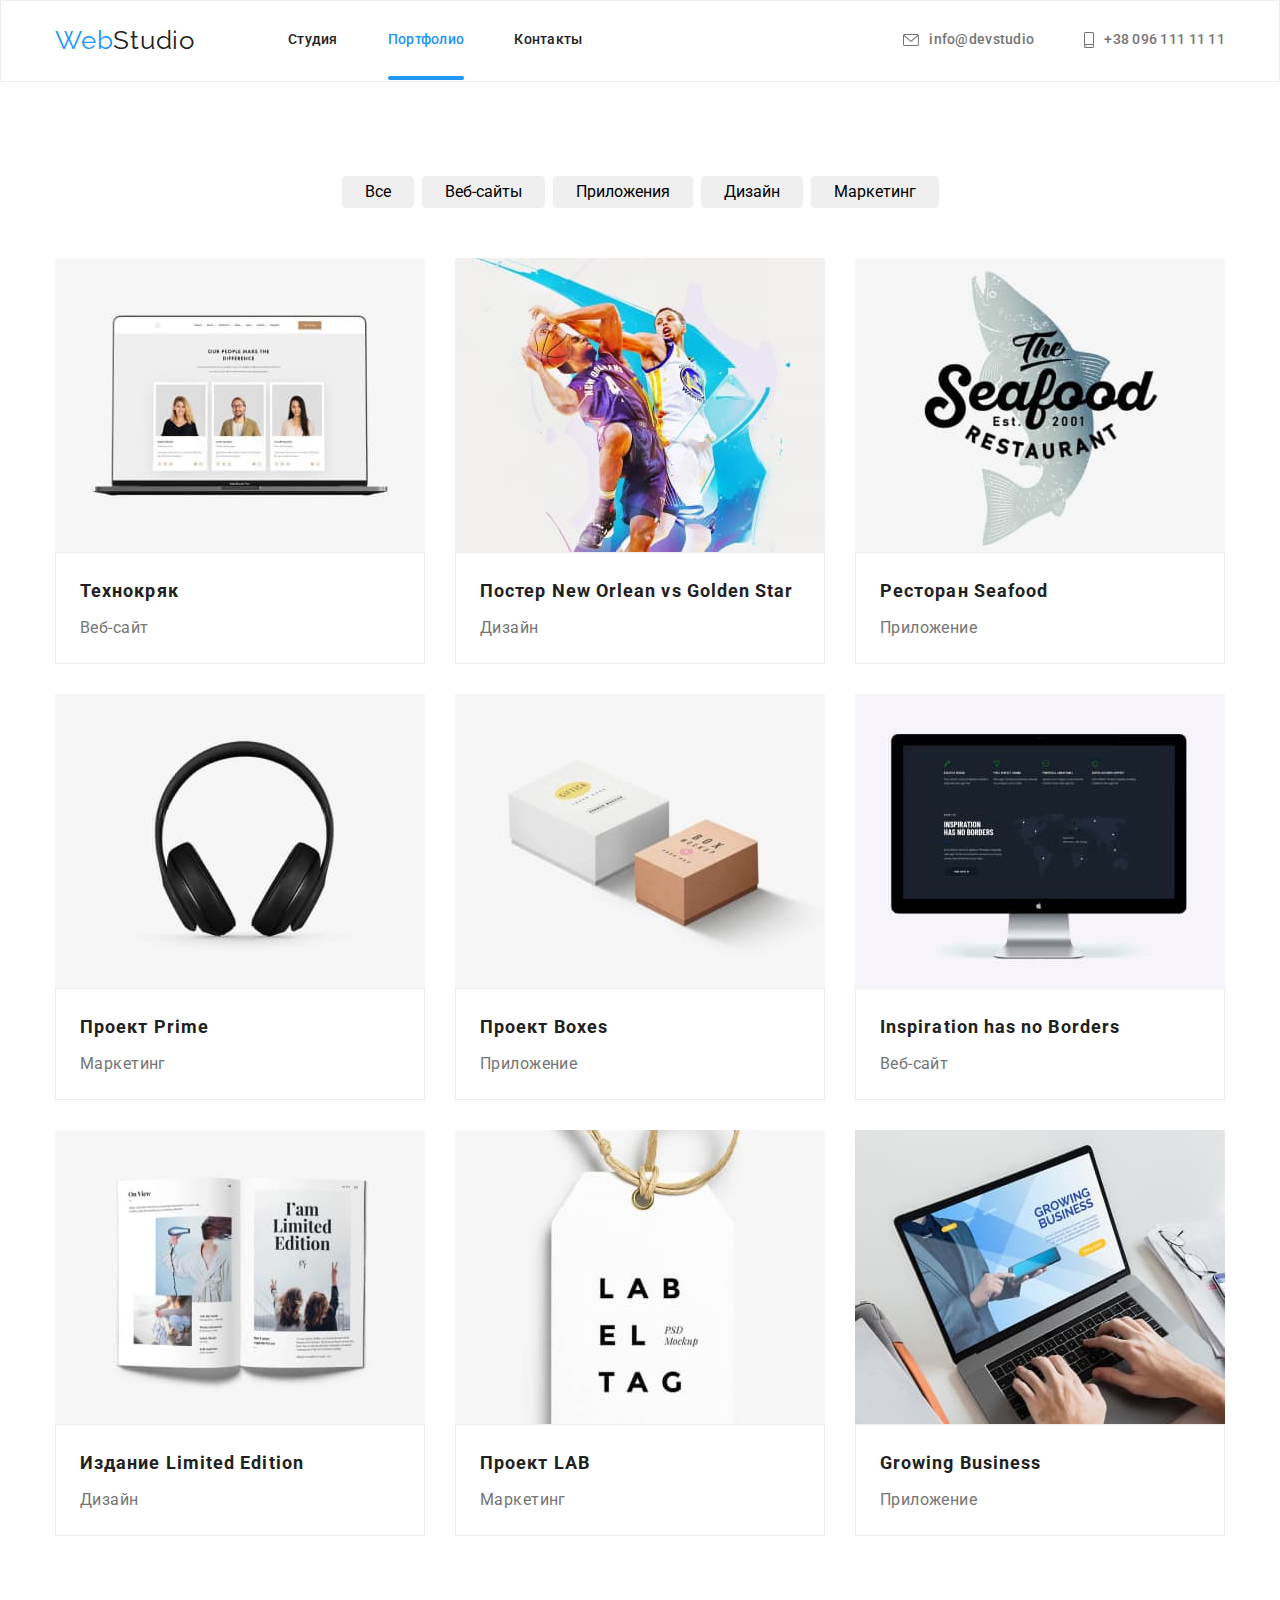
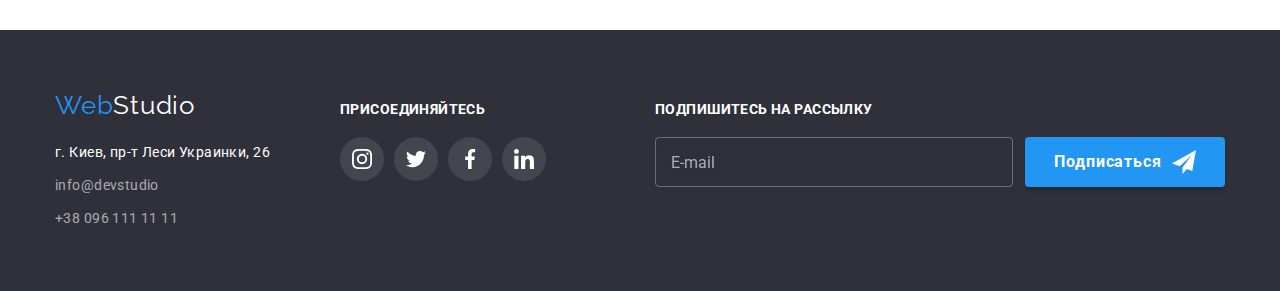
==== portfolio.html @ 0eea39c2 "clon repositori 6" ====
<!DOCTYPE html>
<html lang="ru">

<head>
  <meta charset="UTF-8" />
  <meta http-equiv="X-UA-Compatible" content="IE=edge" />
  <meta name="viewport" content="width=device-width, initial-scale=1.0" />
  <link rel="preconnect" href="https://fonts.gstatic.com">
  <link href="https://fonts.googleapis.com/css2?family=Raleway:wght@700&family=Roboto:wght@400;500;700;900&display=swap"
    rel="stylesheet">
  <link rel="stylesheet" href="https://cdnjs.cloudflare.com/ajax/libs/modern-normalize/1.0.0/modern-normalize.css">
  <link rel="stylesheet" href="./css/styles.css">
  <title>Document</title>
</head>

<body>
  <header class="header">
    <div class="container">
      <a href="./index.html" class="link logo logo-marg"><span class="logo-header">Web</span>Studio</a>
      <nav class="text-nav">
        <ul class="menu list">
          <li class="menu-item"><a href="./index.html" class="link">Студия</a></li>
          <li class="menu-item"><a href="./portfolio.html" class="link accent-pege link-line">Портфолио</a></li>
          <li class="menu-item"><a href="" class="link">Контакты</a></li>
        </ul>
      </nav>

      <ul class="menu list contacts-marg">
        <li class="kontakt-marg">
          <a class="link text-nav contacts" href="mailto:info@devstudio">
            <svg class="address-icon" width="16" height="12">
              <use href="./imeges/icons.svg#icon-envelope"></use>
            </svg>info@devstudio</a></li>
        <li class="kontakt-marg"><a class="link text-nav contacts" href="tel:+380961111111">
            <svg class="address-icon" width="10" height="16">
              <use href="./imeges/icons.svg#icon-smartphone"></use>
            </svg>+38 096 111 11 11</a></li>
      </ul>
    </div>
  </header>

  <!--секцыя шапка-->
  <main>
    <section class="section section-filtr">
      <div class="container">
        <h1 class="visually-hidden">навігація</h1>
        <ul class="location-text list menu">
          <li class="btn-filtr"><button class="button" type="button">Все</a></button>
          <li class="btn-filtr"><button class="button" type="button">Веб-сайты</a></button>
          <li class="btn-filtr"><button class="button" type="button">Приложения</a></button>
          <li class="btn-filtr"><button class="button" type="button">Дизайн</a></button>
          <li class="btn-filtr"><button class="button" type="button">Маркетинг</a></button>
        </ul>

        <h2 class="visually-hidden">портфоліо</h2>
        <ul class="list card-set">

          <li class="item portfolio-item">
            <a href="" class="text-cl-portfolio">
              <div class="img-grup">
                <img src="./imeges/img-portfolio/tehnokryik.jpg" alt="Технокряк" width="370" height="294" />
                
                  <p class="text-overlay">Технокряк это современная площадка распространения коронавируса. Компании используют эту платформу
                    для цифрового шпионажа и атак на защищённые сервера конкурентов.</p>
                </div>
              <div class="img-text">
                <h3 class="title-portfolio">Технокряк</h3>
                <p class="text-portfolio">Веб-сайт</p>
              </div>
            </a>
          </li>
          <li class="item portfolio-item">
            <a href="" class="text-cl-portfolio">
              <div class="img-grup">
              <img src="./imeges/img-portfolio/new-orlean.jpg"
                alt="Постер New Orlean vs Golden Star" width="370" height="294" />
                <p class="text-overlay">Технокряк это современная площадка распространения коронавируса. Компании используют эту платформу
                    для цифрового шпионажа и атак на защищённые сервера конкурентов.</p></div>
              <div class="img-text">
                <h3 class="title-portfolio">Постер New Orlean vs Golden Star</h3>
                <p class="text-portfolio">Дизайн</p>
              </div>
            </a>
          </li>
          <li class="item portfolio-item">
            <a href="" class="text-cl-portfolio">
              <div class="img-grup">
              <img src="./imeges/img-portfolio/seafood.jpg" alt="Ресторан Seafood"
                width="370" height="294" />
                <p class="text-overlay">Технокряк это современная площадка распространения коронавируса. Компании используют эту платформу
                    для цифрового шпионажа и атак на защищённые сервера конкурентов.</p></div>
              <div class="img-text">
                <h3 class="title-portfolio">Ресторан Seafood</h3>
                <p class="text-portfolio">Приложение</p>
              </div>
            </a>
          </li>
          <li class="item portfolio-item">
            <a href="" class="text-cl-portfolio">
              <div class="img-grup">
              <img src="./imeges/img-portfolio/prime.jpg" alt="Проект Prime"
                width="370" height="294" />
                <p class="text-overlay">Технокряк это современная площадка распространения коронавируса. Компании используют эту платформу
                    для цифрового шпионажа и атак на защищённые сервера конкурентов.</p></div>
              <div class="img-text">
                <h3 class="title-portfolio">Проект Prime</h3>
                <p class="text-portfolio">Маркетинг</p>
              </div>
            </a>
          </li>
          <li class="item portfolio-item">
            <a href="" class="text-cl-portfolio">
              <div class="img-grup">
              <img src="./imeges/img-portfolio/boxes.jpg" alt="Проект Boxes"
                width="370" height="294" />
                <p class="text-overlay">Технокряк это современная площадка распространения коронавируса. Компании используют эту платформу
                    для цифрового шпионажа и атак на защищённые сервера конкурентов.</p></div>
              <div class="img-text">
                <h3 class="title-portfolio">Проект Boxes</h3>
                <p class="text-portfolio">Приложение</p>
              </div>
            </a>
          </li>
          <li class="item portfolio-item">
            <a href="" class="text-cl-portfolio">
              <div class="img-grup">
              <img src="./imeges/img-portfolio/borders.jpg"
                alt="Inspiration has no Borders" width="370" height="294" />
                <p class="text-overlay">Технокряк это современная площадка распространения коронавируса. Компании используют эту платформу
                    для цифрового шпионажа и атак на защищённые сервера конкурентов.</p></div>
              <div class="img-text">
                <h3 class="title-portfolio">Inspiration has no Borders</h3>
                <p class="text-portfolio">Веб-сайт</p>
              </div>
            </a>
          </li>
          <li class="item portfolio-item">
            <a href="" class="text-cl-portfolio">
              <div class="img-grup">
              <img src="./imeges/img-portfolio/limited.jpg"
                alt="Издание Limited Edition" width="370" height="294" />
                <p class="text-overlay">Технокряк это современная площадка распространения коронавируса. Компании используют эту платформу
                    для цифрового шпионажа и атак на защищённые сервера конкурентов.</p></div>
              <div class="img-text">
                <h3 class="title-portfolio">Издание Limited Edition</h3>
                <p class="text-portfolio">Дизайн</p>
              </div>
            </a>
          </li>
          <li class="item portfolio-item">
            <a href="" class="text-cl-portfolio">
              <div class="img-grup">
              <img src="./imeges/img-portfolio/lab.jpg" alt="Проект LAB" width="370"
                height="294" />
                <p class="text-overlay">Технокряк это современная площадка распространения коронавируса. Компании используют эту платформу
                    для цифрового шпионажа и атак на защищённые сервера конкурентов.</p></div>
              <div class="img-text">
                <h3 class="title-portfolio">Проект LAB</h3>
                <p class="text-portfolio">Маркетинг</p>
              </div>
            </a>
          </li>
          <li class="item portfolio-item">
            <a href="" class="text-cl-portfolio">
              <div class="img-grup">
              <img src="./imeges/img-portfolio/growing.jpg" alt="Growing Business"
                width="370" height="294" />
                <p class="text-overlay">Технокряк это современная площадка распространения коронавируса. Компании используют эту платформу
                    для цифрового шпионажа и атак на защищённые сервера конкурентов.</p></div>
              <div class="img-text">
                <h3 class="title-portfolio">Growing Business</h3>
                <p class="text-portfolio">Приложение</p>
              </div>
            </a>
          </li>
        </ul>
      </div>
    </section>
  </main>
  <!--футер-->

  <footer class="footer-bg">
    <div class="container footer-position">
      <div class="contakt-foter">
        <a href="./index.html" class="link logo logo-mb"><span class="logo-header">Web</span><span
            class="Studio-cl">Studio</span></a>
        <address class="address contacts-addres">
          <ul class="list">
            <li class="mb-street"><a class="link adreds-cl" href="https://goo.gl/maps/qqkzdERcKgFT37uT7" target="_blank"
                rel="noopener noreferrer">г. Киев, пр-т Леси Украинки, 26</a></li>
            <li class="mb-street"><a class="link contacts-cl" href="mailto:info@devstudio">info@devstudio</a></li>
            <li><a class="link contacts-cl" href="tel:+380961111111">+38 096 111 11 11</a></li>
          </ul>
        </address>
      </div>
      <div class="contakt-foter">
        <h2 class="title-section title-footer">присоединяйтесь</h2>

        <ul class="list socials-icon">
          <li class="socials-icon-item">
            <a href="" class="social-icon-link link-svg-cl">
              <svg class="socials-icon-svg contakt-svg-cl">
                <use href="./imeges/icons.svg#icon-instagram"></use>
              </svg>
            </a>
          </li>
          <li class="socials-icon-item">
            <a href="" class="social-icon-link link-svg-cl">
              <svg class="socials-icon-svg contakt-svg-cl">
                <use href="./imeges/icons.svg#icon-twitter"></use>
              </svg>
            </a>
          </li>
          <li class="socials-icon-item">
            <a href="" class="social-icon-link link-svg-cl">
              <svg class="socials-icon-svg contakt-svg-cl">
                <use href="./imeges/icons.svg#icon-facebook"></use>
              </svg>
            </a>
          </li>
          <li class="socials-icon-item">
            <a href="" class="social-icon-link link-svg-cl">
              <svg class="socials-icon-svg contakt-svg-cl">
                <use href="./imeges/icons.svg#icon-linkedin"></use>
              </svg>
            </a>
          </li>
        </ul>
      </div>
       <form class="form-footer">
        <label class="title-section title-footer label-footer" for="E-mail">Подпишитесь на рассылку</label>
        <div class="mail-form">
          <input type="text" name="E-mail" class="input-mail mg-form" placeholder="E-mail">
          <button class="btn mg-form">Подписаться<svg class="mail-svg">
              <use href="./imeges/icons.svg#icon-iconbutton"></use>
            </svg></button>
                </form>
    </div>
  </footer>
</body>

</html>
---- css/styles.css ----
:root {
    --mein-text-cl: #757575;
    --main-title-cl: #FFFFFF;
    --title-cl: #212121;
    --link-cl: #2196F3;

    --main-text-cl: 'Roboto', sans-serif;
    --title-text-cl: 'Raleway', sans-serif;

    --blak-bg: #2F303A;
    --gray-bg: #F5F4FA;
    --bg: #E5E5E5;
    --border: #EEEEEE;
    --icon-svg-cl: #AFB1B8;
}

html,
* {
    box-sizing: border-box;
}

*,
*::before,
*::after {
    box-sizing: inherit;
}



body {
    background-image: url(./imeges/fon.jpg);
    font-family: var(--main-text-cl);
    font-size: 14px;
    line-height: 1.71;
    letter-spacing: 0.03em;
    color: var(--mein-text-cl)
}

h1,
h2,
h3,
p {
    margin-top: 0;
}

p {
    margin-top: 0;
    margin-bottom: 0;
}

img {
    display: block;
    max-width: 100%;
    height: auto;
}

.container {
    width: 1200px;
    padding-left: 15px;
    padding-right: 15px;
    margin-left: auto;
    margin-right: auto;
}

.img-section {
    padding-bottom: 94px;
}

.parent {
    position: relative;
    max-width: 370px;
    height: 294px;
}

.box {
    display: flex;
    background: rgba(47, 48, 58, 0.8);
    width: 370px;
    height: 70px;
    position: absolute;
    bottom: 0;
    left: 0;
    align-items: center;
    justify-content: center;
}

.text-label {
    font-weight: bold;
    font-size: 14px;
    line-height: 1.14;
    text-align: center;
    text-transform: uppercase;
    color: var(--main-title-cl);
    margin-bottom: 0;
}

.section {
    padding-top: 94px;
    padding-bottom: 94px;
}

.header {
    border: 1px solid #ECECEC;
    padding-top: 24px;
    padding-bottom: 25px;
}

.header .container {
    display: flex;
    align-items: center;
}

.link {
    color: var(--title-cl);
    text-decoration: none;
    position: relative;
    transition: color 250ms cubic-bezier(0.4, 0, 0.2, 1);
}

.link-line::after {
    content: '';
    position: absolute;
    left: 0;
    bottom: -33px;

    width: 100%;
    height: 4px;
    border-radius: 2px;
    background-color: var(--link-cl);
}


.link:hover,
.link:focus {
    color: var(--link-cl);
}

.text-cl-portfolio {
    display: block;
    color: var(--mein-text-cl);
    text-decoration: none;
    transition: box-shadow 250ms cubic-bezier(0.4, 0, 0.2, 1);
}

.text-cl-portfolio:hover,
.text-cl-portfolio:focus {
    box-shadow: 0px 1px 1px rgba(0, 0, 0, 0.12),
        0px 4px 4px rgba(0, 0, 0, 0.06),
        1px 4px 6px rgba(0, 0, 0, 0.16);
}

.img-grup {
    font-size: 18px;
    line-height: 1.56;
    color: #FFFFFF;
    position: relative;
    overflow: hidden;
}

.img-grup::before {
    display: inline-block;
    content: '';
    position: absolute;
    top: 0;
    left: 0;
    width: 100%;
    height: 100%;
    background-color: rgba(33, 150, 243, 0.9);
    transform: translateY(294px);
    transition: transform 250ms cubic-bezier(0.4, 0, 0.2, 1);
}

.text-cl-portfolio:hover .img-grup::before,
.text-cl-portfolio:focus .img-grup::before {
    transform: translateY(0);
}

.text-overlay {
    position: absolute;
    display: flex;
    top: 0;
    left: 0;
    padding: 63px 24px;
    transform: translateY(294px);
    transition: transform 250ms cubic-bezier(0.4, 0, 0.2, 1);
}

.text-cl-portfolio:hover .text-overlay,
.text-cl-portfolio:focus .text-overlay {
    transform: translateY(0);
}

.logo {
    font-family: var(--title-text-cl);
    font-size: 26px;
    line-height: 1.19;
    letter-spacing: 0.03em;
}

.logo-marg {
    margin-right: 93px;
}

.address-icon {
    margin-right: 10px;
    fill: currentColor;
}

.visually-hidden {
    position: absolute;
    width: 1px;
    height: 1px;
    border: 0;
    margin: -1px;
    padding: 0;
    clip: rect(0 0 0 0);
    overflow: hidden;
}

.logo-header {
    color: var(--link-cl);
}

.list {
    margin: 0;
    padding-left: 0;
    list-style: none;
}

.menu {
    display: inline-flex;
}

.menu-item:not(:last-child) {
    margin-right: 50px;
}

.address {
    font-style: inherit;
}

.text-nav {
    font-weight: 500;
    font-size: 14px;
    line-height: 1.14;
    letter-spacing: 0.02em;
    color: var(--title-cl);
}

.accent-pege {
    color: var(--link-cl);
}

.contacts {
    display: flex;
    align-items: center;
    color: var(--mein-text-cl);
}

.contacts-marg {
    margin-left: auto;
}

.kontakt-marg:not(:last-child) {
    margin-right: 50px;
}

.section-cap {
    background-image: url(../imeges/fon.jpg);
    background-repeat: no-repeat;
    background-position: center;
    background-size: cover;
}

.cap {
    width: 100%;
    padding-top: 200px;
    padding-bottom: 200px;
    text-align: center;
    background-color: rgba(47, 48, 58, 0.4);
}

.main-title {
    font-weight: 900;
    font-size: 44px;
    line-height: 1.36;
    letter-spacing: 0.06em;
    text-transform: uppercase;
    color: var(--main-title-cl);
    max-width: 696px;
    margin-left: auto;
    margin-right: auto;
    margin-bottom: 40px;
}

.btn {
    min-width: 200px;
    min-height: 50px;
    font-weight: bold;
    font-size: 16px;
    line-height: 1.87;
    letter-spacing: 0.06em;
    color: var(--main-title-cl);
    background-color: var(--link-cl);
    box-shadow: 0px 4px 4px rgba(0, 0, 0, 0.15);
    border-radius: 4px;
}

/*модальне вікно*/

.backdrop {
    position: fixed;
    z-index: 1;
    top: 0;
    left: 0;
    width: 100%;
    height: 100%;
    background: rgba(0, 0, 0, 0.2);
    transition: opacity 250ms cubic-bezier(0.4, 0, 0.2, 1);
}

.backdrop.is-hidden {
    opacity: 0;
    pointer-events: none;
}

.backdrop.is-hidden .modal {
    transform: translate(-50%, -50%) scale(0.1);
}

.modal {
    padding: 40px 39px 40px 41px;
    position: absolute;
    top: 50%;
    left: 50%;
    min-height: 581px;
    min-width: 528px;
    border-radius: 4px;
    box-shadow: 0px 1px 3px rgba(0, 0, 0, 0.12),
        0px 1px 1px rgba(0, 0, 0, 0.14),
        0px 2px 1px rgba(0, 0, 0, 0.2);


    background-color: #fff;

    transform: translate(-50%, -50%) scale(1);

    transition: transform 250ms cubic-bezier(0.4, 0, 0.2, 1);
}

.modal-close {
    position: absolute;
    top: 8px;
    right: 8px;
    width: 30px;
    height: 30px;
    background: var(--main-title-cl);
    border: 1px solid rgba(0, 0, 0, 0.1);
    box-sizing: border-box;
    border-radius: 50%;
    cursor: pointer;
}

.close-icon {
    fill: #000;
    width: 11px;
    height: 11px;
}

.modal-close:hover .close-icon,
.modal-close:focus .close-icon {
    fill: var(--link-cl);
}

.modal-text {
    font-weight: bold;
    font-size: 20px;
    line-height: 1.15;
    text-align: center;
    letter-spacing: 0.03em;
    color: var(--title-cl);
    margin-bottom: 12px;
}

.form-modal {
    display: flex;
    flex-direction: column;
}

.modal-label {
    margin-bottom: 4px;
    font-size: 12px;
    line-height: 1.16;
    letter-spacing: 0.01em;
    color: var(--mein-text-cl);
}

.modal-input-div {
    position: relative;
    margin-bottom: 10px;
}

.modal-input {
    width: 100%;
    border: 1px solid rgba(33, 33, 33, 0.2);
    box-sizing: border-box;
    border-radius: 4px;
    padding: 12px 12px 12px 42px;
    outline: none;
    transition: border 250ms cubic-bezier(0.4, 0, 0.2, 1);
}

.modal-input:focus {
    border: 1px solid var(--link-cl);
}

.modal-input:focus+.modai-icon {
    fill: var(--link-cl);
}

.modai-icon {
    position: absolute;
    top: 50%;
    left: 15px;
    transform: translateY(-50%);
    transition: fill 250ms cubic-bezier(0.4, 0, 0.2, 1);
}

.modal-textarea {
    width: 100%;
    height: 120px;
    padding: 12px 16px;
    resize: none;
    margin-bottom: 20px;
}

.modal-textarea::placeholder {
    font-size: 14px;
    line-height: 1, 14;
    letter-spacing: 0.01em;
    color: rgba(117, 117, 117, 0.5);
}

.modal-btn {
    margin-right: auto;
    margin-left: auto;
    border: 0;
}

.label-check {
    display: flex;
    justify-content: center;
    align-items: center;
    margin-bottom: 30px;
    font-size: 14px;
    line-height: 1.71;
    color: var(--mein-text-cl);
}

.checkbox-link {
    margin-left: 4px;
    color: var(--link-cl);
}

.input-check {
    -webkit-appearance: none;
    -moz-appearance: none;
    appearance: none;
    position: absolute;
}

.input-check:checked+.check-box {
    background-color: var(--link-cl);
    background-image: url(../imeges/check.svg);
}

.input-check:checked:focus+.check-box {
    border: 2px solid var(--link-cl);
}

.input-check:focus+.check-box {
    border: 2px solid var(--link-cl);
}

.check-box {
    position: relative;
    display: inline-block;
    width: 16px;
    height: 15px;
    margin-right: 7px;
    background-color: var(--main-title-cl);
    border: 2px solid var(--title-cl);
    border-radius: 2px;
    transition: background-color 250ms cubic-bezier(0.4, 0, 0.2, 1),
        border 250ms cubic-bezier(0.4, 0, 0.2, 1),
        background-image 250ms cubic-bezier(0.4, 0, 0.2, 1);
}


.modal-submit-btn {
    margin-right: auto;
    margin-left: auto;
}

/*закінчення модального вікна*/
.team {
    background-color: var(--gray-bg);
}

.title-section {
    margin-bottom: 50px;
    font-weight: bold;
    font-size: 36px;
    line-height: 1.16;
    text-align: center;
    color: var(--title-cl);
}

.item {
    margin-left: 30px;
    margin-top: 30px;
}

.card-set {
    display: flex;
    flex-wrap: wrap;
    margin-left: -30px;
    margin-top: -30px;
}

.feature-item {
    flex-basis: calc((100% - 4 * 30px) / 4);
    text-align: left;
}

.feature-svg {
    width: 270px;
    height: 120px;
    display: flex;
    align-items: center;
    justify-content: center;
    border: 1px;
    background-color: var(--gray-bg);
    border-radius: 4px;
    margin-bottom: 30px;
}

.feature-icon-svg {
    width: 65px;
    height: 70px;
    fill: var(--title-cl);
    border-radius: 4px;
}

.work-item {
    flex-basis: calc((100% - 3 * 30px) / 3);
    background: url(creative-artist-web-design-with-working-colour-selection-graphic-tablet_35674-1119.jpg);
}

.portfolio-item {
    flex-basis: calc((100% - 3 * 30px) / 3);
    background: var(--main-title-cl);
    box-sizing: border-box;
}


.team-item {
    flex-basis: calc((100% - 4 * 30px) / 4);
    text-align: center;
    background-color: var(--main-title-cl);
    border-radius: 0px 0px 4px 4px;
    box-shadow: 0px 1px 3px rgba(0, 0, 0, 0.12),
        0px 1px 1px rgba(0, 0, 0, 0.14),
        0px 2px 1px rgba(0, 0, 0, 0.2);
}

.expert {
    padding-top: 30px;
    padding-bottom: 30px;
}

.title-text {
    font-weight: 500;
    font-size: 16px;
    line-height: 1.18;
    text-transform: uppercase;
    color: var(--title-cl);
    margin-bottom: 10px;
}

.text-team-card {
    font-size: 16px;
    line-height: 1.18;
    margin-bottom: 16px;
}

.socials-icon {
    display: inline-flex;

}

.socials-icon-item:not(:last-child) {
    margin-right: 10px;
}

.socials-icon-svg {
    width: 20px;
    height: 20px;
    fill: var(--icon-svg-cl);
    transition: fill 250ms cubic-bezier(0.4, 0, 0.2, 1);
}

.social-icon-link {
    display: flex;
    align-items: center;
    justify-content: center;
    width: 44px;
    height: 44px;
    border-radius: 50%;
    background-color: var(--main-title-cl);
    transition: background-color 250ms cubic-bezier(0.4, 0, 0.2, 1);
}

.social-icon-link:hover .socials-icon-svg,
.social-icon-link:focus .socials-icon-svg {
    fill: var(--main-title-cl);
}

.social-icon-link:hover,
.social-icon-link:focus {
    background-color: var(--link-cl);
}

.footer-bg {
    background-color: var(--blak-bg);
}

.footer-position {
    padding-top: 60px;
    padding-bottom: 60px;
    display: inline-flex;
    display: flex;
    align-items: baseline;
}

.link-svg-cl {
    background-color: rgba(255, 255, 255, 0.1);
}


.contakt-svg-cl {
    fill: var(--main-title-cl);
}

.title-footer {
    font-size: 14px;
    line-height: 16px;
    text-transform: uppercase;
    color: var(--main-title-cl);
    margin-bottom: 20px;
    text-align: left;
}


.contakt-foter:not(:last-child) {
    margin-right: 70px;
}



.Studio-cl {
    color: var(--main-title-cl)
}

.logo-mb {
    display: block;
    margin-bottom: 20px;
}

.adreds-cl {
    color: var(--main-title-cl);
}

.mb-street {
    margin-bottom: 9px;
}

.contacts-cl {
    color: rgba(255, 255, 255, 0.6);
}

.btn-filtr {
    font-weight: 500;
    font-size: 16px;
    line-height: 1.62;
    text-align: center;
    color: var(--title-cl);
    border: 1px solid var(--border);
    box-sizing: border-box;
    background: var(--gray-bg);
    border-radius: 4px;
}

.location-text {
    justify-content: center;
    width: 100%;
    margin-bottom: 50px;
}

.button {
    padding: 6px 22px;
    border: transparent;
    transition: background-color 250ms cubic-bezier(0.4, 0, 0.2, 1),
        color 250ms cubic-bezier(0.4, 0, 0.2, 1),
        box-shadow 250ms cubic-bezier(0.4, 0, 0.2, 1);
}

.button:hover,
.button:focus {
    color: var(--main-title-cl);
    cursor: pointer;
    background: var(--link-cl);
    box-shadow: 0px 3px 1px rgba(0, 0, 0, 0.1),
        0px 1px 2px rgba(0, 0, 0, 0.08),
        0px 2px 2px rgba(0, 0, 0, 0.12);
}

.section-filtr {
    margin-left: auto;
    margin-right: auto;
}

.btn-filtr:not(:last-child) {
    margin-right: 8px;
}

.container-filter {
    margin-left: auto;
    margin-right: auto;
    padding-left: auto;
    padding-right: auto;
}

.title-portfolio {
    font-weight: bold;
    font-size: 18px;
    line-height: 2;
    letter-spacing: 0.06em;
    color: var(--title-cl);
    margin-bottom: 4px;
}

.img-text {
    padding: 20px 24px;
    border: 1px solid #EEEEEE;
}

.text-portfolio {
    font-size: 16px;
    line-height: 1.87;
}

.client-icon-item:not(:last-child) {
    margin-right: 30px;
}

.client-icon-svg {
    width: 106px;
    height: 60px;
    fill: var(--icon-svg-cl);
    transition: fill 250ms cubic-bezier(0.4, 0, 0.2, 1);
}

.client-icon-link {
    display: flex;
    align-items: center;
    justify-content: center;
    width: 170px;
    height: 92px;
    border: 1px;
    background-color: var(--main-title-cl);
    border: 1px solid var(--icon-svg-cl);
    border-radius: 4px;
    transition: border 250ms cubic-bezier(0.4, 0, 0.2, 1);
}

.client-icon-link:hover .client-icon-svg,
.client-icon-link:focus .client-icon-svg {
    fill: var(--link-cl);
}

.client-icon-link:hover,
.client-icon-link:focus {
    border-color: var(--link-cl);
}

.mail-form {
    display: flex;
    align-items: center;
}

.form-footer {
    min-width: 570px;
    margin-left: auto;
}

.label-footer {
    display: block;
    margin-bottom: 20px;
}

.mg-form {
    display: flex;
    align-items: center;
    justify-content: center;
    border: 0;
}

.mg-form:not(:last-child) {
    margin-right: 12px;
}

.input-mail {
    width: 358px;
    height: 50px;
    border: 1px solid rgba(255, 255, 255, 0.3);
    box-sizing: border-box;
    filter: drop-shadow(0px 4px 4px rgba(0, 0, 0, 0.15));
    border-radius: 4px;
    background-color: transparent;
    outline: 0;

    font-size: 16px;
    line-height: 1.25px;
    color: rgba(255, 255, 255, 0.6);
    padding: 16px 15px;
}

.input-mail::placeholder {
    color: rgba(255, 255, 255, 0.6);
}

.mail-svg {
    width: 24px;
    height: 24px;
    margin-left: 10px;
    fill: var(--main-title-cl);
}
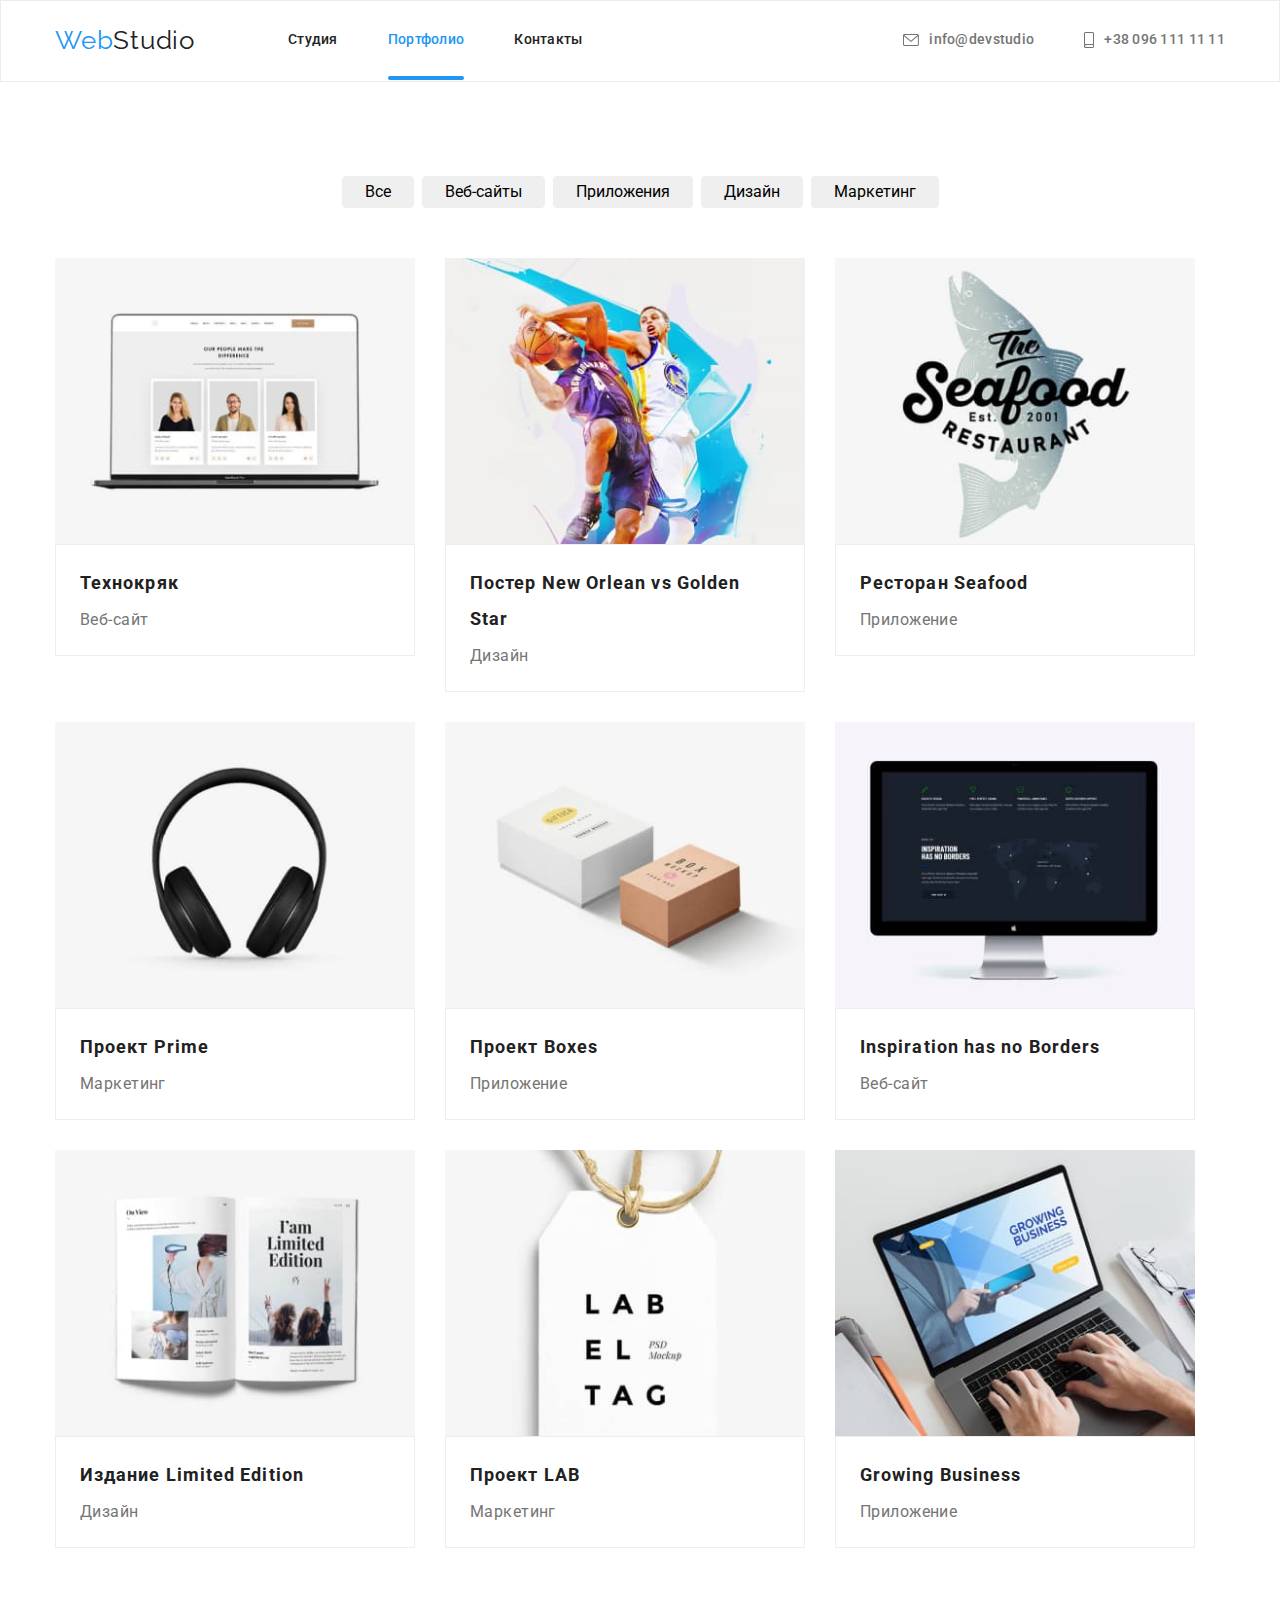
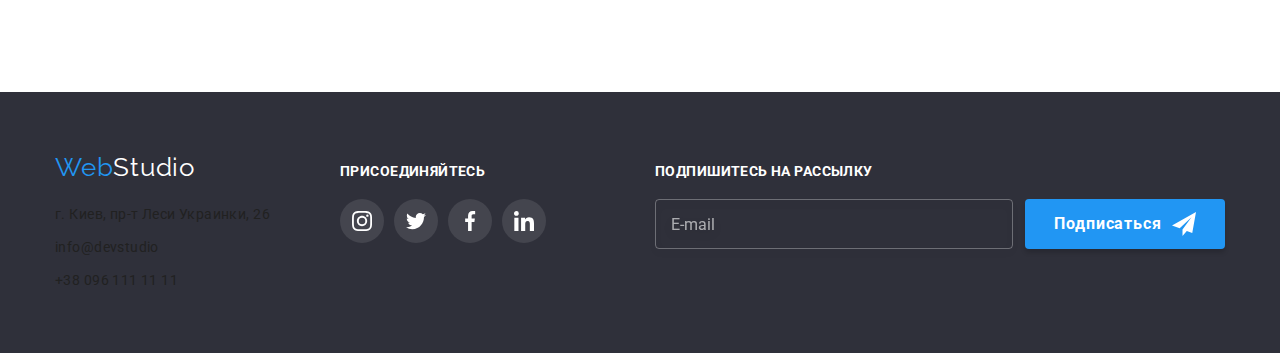
==== commit 0851325c: "виправлення" ====
--- a/portfolio.html
+++ b/portfolio.html
@@ -9,167 +9,185 @@
   <link href="https://fonts.googleapis.com/css2?family=Raleway:wght@700&family=Roboto:wght@400;500;700;900&display=swap"
     rel="stylesheet">
   <link rel="stylesheet" href="https://cdnjs.cloudflare.com/ajax/libs/modern-normalize/1.0.0/modern-normalize.css">
-  <link rel="stylesheet" href="./css/styles.css">
+  <link rel="stylesheet" href="./css/main.css">
   <title>Document</title>
 </head>
 
 <body>
-  <header class="header">
+   <header class="header">
     <div class="container">
-      <a href="./index.html" class="link logo logo-marg"><span class="logo-header">Web</span>Studio</a>
-      <nav class="text-nav">
-        <ul class="menu list">
-          <li class="menu-item"><a href="./index.html" class="link">Студия</a></li>
-          <li class="menu-item"><a href="./portfolio.html" class="link accent-pege link-line">Портфолио</a></li>
-          <li class="menu-item"><a href="" class="link">Контакты</a></li>
+      <a href="./index.html" class="link logo"><span class="logo__cl">Web</span>Studio</a>
+      <nav class="nav">
+        <ul class="nav__list">
+          <li class="nav__item">
+            <a href="./index.html" class="link ">Студия</a>
+          </li>
+          <li class="nav__item">
+            <a href="./portfolio.html" class="link nav__link-accent nav__link">Портфолио</a>
+          </li>
+          <li class="nav__item"><a href="" class="link">Контакты</a></li>
         </ul>
       </nav>
 
-      <ul class="menu list contacts-marg">
-        <li class="kontakt-marg">
-          <a class="link text-nav contacts" href="mailto:info@devstudio">
-            <svg class="address-icon" width="16" height="12">
+      <ul class="contacts">
+        <li class="contacts__item">
+          <a class="link contacts__link" href="mailto:info@devstudio">
+            <svg class="contacts__icon" width="16" height="12">
               <use href="./imeges/icons.svg#icon-envelope"></use>
-            </svg>info@devstudio</a></li>
-        <li class="kontakt-marg"><a class="link text-nav contacts" href="tel:+380961111111">
-            <svg class="address-icon" width="10" height="16">
+            </svg>info@devstudio</a>
+        </li>
+        <li class="contacts__item">
+          <a class="link contacts__link" href="tel:+380961111111">
+            <svg class="contacts__icon" width="10" height="16">
               <use href="./imeges/icons.svg#icon-smartphone"></use>
-            </svg>+38 096 111 11 11</a></li>
+            </svg>+38 096 111 11 11</a>
+        </li>
       </ul>
     </div>
   </header>
 
   <!--секцыя шапка-->
   <main>
-    <section class="section section-filtr">
+    <section class="portfolio">
       <div class="container">
         <h1 class="visually-hidden">навігація</h1>
-        <ul class="location-text list menu">
-          <li class="btn-filtr"><button class="button" type="button">Все</a></button>
-          <li class="btn-filtr"><button class="button" type="button">Веб-сайты</a></button>
-          <li class="btn-filtr"><button class="button" type="button">Приложения</a></button>
-          <li class="btn-filtr"><button class="button" type="button">Дизайн</a></button>
-          <li class="btn-filtr"><button class="button" type="button">Маркетинг</a></button>
+        <ul class="portfolio__list">
+          <li class="btn__filtr"><button class="button" type="button">Все</a></button>
+          <li class="btn__filtr"><button class="button" type="button">Веб-сайты</a></button>
+          <li class="btn__filtr"><button class="button" type="button">Приложения</a></button>
+          <li class="btn__filtr"><button class="button" type="button">Дизайн</a></button>
+          <li class="btn__filtr"><button class="button" type="button">Маркетинг</a></button>
         </ul>
 
         <h2 class="visually-hidden">портфоліо</h2>
-        <ul class="list card-set">
-
-          <li class="item portfolio-item">
-            <a href="" class="text-cl-portfolio">
-              <div class="img-grup">
+        <ul class="portfolio__card-set portfolio__list ">
+
+          <li class="portfolio__item">
+            <a href="" class="portfolio__link">
+              <div class="portfolio__icon">
                 <img src="./imeges/img-portfolio/tehnokryik.jpg" alt="Технокряк" width="370" height="294" />
-                
-                  <p class="text-overlay">Технокряк это современная площадка распространения коронавируса. Компании используют эту платформу
-                    для цифрового шпионажа и атак на защищённые сервера конкурентов.</p>
-                </div>
-              <div class="img-text">
-                <h3 class="title-portfolio">Технокряк</h3>
-                <p class="text-portfolio">Веб-сайт</p>
-              </div>
-            </a>
-          </li>
-          <li class="item portfolio-item">
-            <a href="" class="text-cl-portfolio">
-              <div class="img-grup">
-              <img src="./imeges/img-portfolio/new-orlean.jpg"
-                alt="Постер New Orlean vs Golden Star" width="370" height="294" />
-                <p class="text-overlay">Технокряк это современная площадка распространения коронавируса. Компании используют эту платформу
-                    для цифрового шпионажа и атак на защищённые сервера конкурентов.</p></div>
-              <div class="img-text">
-                <h3 class="title-portfolio">Постер New Orlean vs Golden Star</h3>
-                <p class="text-portfolio">Дизайн</p>
-              </div>
-            </a>
-          </li>
-          <li class="item portfolio-item">
-            <a href="" class="text-cl-portfolio">
-              <div class="img-grup">
-              <img src="./imeges/img-portfolio/seafood.jpg" alt="Ресторан Seafood"
-                width="370" height="294" />
-                <p class="text-overlay">Технокряк это современная площадка распространения коронавируса. Компании используют эту платформу
-                    для цифрового шпионажа и атак на защищённые сервера конкурентов.</p></div>
-              <div class="img-text">
-                <h3 class="title-portfolio">Ресторан Seafood</h3>
-                <p class="text-portfolio">Приложение</p>
-              </div>
-            </a>
-          </li>
-          <li class="item portfolio-item">
-            <a href="" class="text-cl-portfolio">
-              <div class="img-grup">
-              <img src="./imeges/img-portfolio/prime.jpg" alt="Проект Prime"
-                width="370" height="294" />
-                <p class="text-overlay">Технокряк это современная площадка распространения коронавируса. Компании используют эту платформу
-                    для цифрового шпионажа и атак на защищённые сервера конкурентов.</p></div>
-              <div class="img-text">
-                <h3 class="title-portfolio">Проект Prime</h3>
-                <p class="text-portfolio">Маркетинг</p>
-              </div>
-            </a>
-          </li>
-          <li class="item portfolio-item">
-            <a href="" class="text-cl-portfolio">
-              <div class="img-grup">
-              <img src="./imeges/img-portfolio/boxes.jpg" alt="Проект Boxes"
-                width="370" height="294" />
-                <p class="text-overlay">Технокряк это современная площадка распространения коронавируса. Компании используют эту платформу
-                    для цифрового шпионажа и атак на защищённые сервера конкурентов.</p></div>
-              <div class="img-text">
-                <h3 class="title-portfolio">Проект Boxes</h3>
-                <p class="text-portfolio">Приложение</p>
-              </div>
-            </a>
-          </li>
-          <li class="item portfolio-item">
-            <a href="" class="text-cl-portfolio">
-              <div class="img-grup">
-              <img src="./imeges/img-portfolio/borders.jpg"
-                alt="Inspiration has no Borders" width="370" height="294" />
-                <p class="text-overlay">Технокряк это современная площадка распространения коронавируса. Компании используют эту платформу
-                    для цифрового шпионажа и атак на защищённые сервера конкурентов.</p></div>
-              <div class="img-text">
-                <h3 class="title-portfolio">Inspiration has no Borders</h3>
-                <p class="text-portfolio">Веб-сайт</p>
-              </div>
-            </a>
-          </li>
-          <li class="item portfolio-item">
-            <a href="" class="text-cl-portfolio">
-              <div class="img-grup">
-              <img src="./imeges/img-portfolio/limited.jpg"
-                alt="Издание Limited Edition" width="370" height="294" />
-                <p class="text-overlay">Технокряк это современная площадка распространения коронавируса. Компании используют эту платформу
-                    для цифрового шпионажа и атак на защищённые сервера конкурентов.</p></div>
-              <div class="img-text">
-                <h3 class="title-portfolio">Издание Limited Edition</h3>
-                <p class="text-portfolio">Дизайн</p>
-              </div>
-            </a>
-          </li>
-          <li class="item portfolio-item">
-            <a href="" class="text-cl-portfolio">
-              <div class="img-grup">
-              <img src="./imeges/img-portfolio/lab.jpg" alt="Проект LAB" width="370"
-                height="294" />
-                <p class="text-overlay">Технокряк это современная площадка распространения коронавируса. Компании используют эту платформу
-                    для цифрового шпионажа и атак на защищённые сервера конкурентов.</p></div>
-              <div class="img-text">
-                <h3 class="title-portfolio">Проект LAB</h3>
-                <p class="text-portfolio">Маркетинг</p>
-              </div>
-            </a>
-          </li>
-          <li class="item portfolio-item">
-            <a href="" class="text-cl-portfolio">
-              <div class="img-grup">
-              <img src="./imeges/img-portfolio/growing.jpg" alt="Growing Business"
-                width="370" height="294" />
-                <p class="text-overlay">Технокряк это современная площадка распространения коронавируса. Компании используют эту платформу
-                    для цифрового шпионажа и атак на защищённые сервера конкурентов.</p></div>
-              <div class="img-text">
-                <h3 class="title-portfolio">Growing Business</h3>
-                <p class="text-portfolio">Приложение</p>
+
+                <p class="portfolio__overlov">Технокряк это современная площадка распространения коронавируса. Компании
+                  используют эту платформу
+                  для цифрового шпионажа и атак на защищённые сервера конкурентов.</p>
+              </div>
+              <div class="portfolio__blok">
+                <h3 class="portfolio__title">Технокряк</h3>
+                <p class="portfolio__text">Веб-сайт</p>
+              </div>
+            </a>
+          </li>
+          <li class="portfolio__item">
+            <a href="" class="portfolio__link">
+              <div class="portfolio__icon">
+                <img src="./imeges/img-portfolio/new-orlean.jpg" alt="Постер New Orlean vs Golden Star" width="370"
+                  height="294" />
+                <p class="portfolio__overlov">Технокряк это современная площадка распространения коронавируса. Компании
+                  используют эту платформу
+                  для цифрового шпионажа и атак на защищённые сервера конкурентов.</p>
+              </div>
+              <div class="portfolio__blok">
+                <h3 class="portfolio__title">Постер New Orlean vs Golden Star</h3>
+                <p class="portfolio__text">Дизайн</p>
+              </div>
+            </a>
+          </li>
+          <li class="portfolio__item">
+            <a href="" class="portfolio__link">
+              <div class="portfolio__icon">
+                <img src="./imeges/img-portfolio/seafood.jpg" alt="Ресторан Seafood" width="370" height="294" />
+                <p class="portfolio__overlov">Технокряк это современная площадка распространения коронавируса. Компании
+                  используют эту платформу
+                  для цифрового шпионажа и атак на защищённые сервера конкурентов.</p>
+              </div>
+              <div class="portfolio__blok">
+                <h3 class="portfolio__title">Ресторан Seafood</h3>
+                <p class="portfolio__text">Приложение</p>
+              </div>
+            </a>
+          </li>
+          <li class="portfolio__item">
+            <a href="" class="portfolio__link">
+              <div class="portfolio__icon">
+                <img src="./imeges/img-portfolio/prime.jpg" alt="Проект Prime" width="370" height="294" />
+                <p class="portfolio__overlov">Технокряк это современная площадка распространения коронавируса. Компании
+                  используют эту платформу
+                  для цифрового шпионажа и атак на защищённые сервера конкурентов.</p>
+              </div>
+              <div class="portfolio__blok">
+                <h3 class="portfolio__title">Проект Prime</h3>
+                <p class="portfolio__text">Маркетинг</p>
+              </div>
+            </a>
+          </li>
+          <li class="portfolio__item">
+            <a href="" class="portfolio__link">
+              <div class="portfolio__icon">
+                <img src="./imeges/img-portfolio/boxes.jpg" alt="Проект Boxes" width="370" height="294" />
+                <p class="portfolio__overlov">Технокряк это современная площадка распространения коронавируса. Компании
+                  используют эту платформу
+                  для цифрового шпионажа и атак на защищённые сервера конкурентов.</p>
+              </div>
+              <div class="portfolio__blok">
+                <h3 class="portfolio__title">Проект Boxes</h3>
+                <p class="portfolio__text">Приложение</p>
+              </div>
+            </a>
+          </li>
+          <li class="portfolio__item">
+            <a href="" class="portfolio__link">
+              <div class="portfolio__icon">
+                <img src="./imeges/img-portfolio/borders.jpg" alt="Inspiration has no Borders" width="370"
+                  height="294" />
+                <p class="portfolio__overlov">Технокряк это современная площадка распространения коронавируса. Компании
+                  используют эту платформу
+                  для цифрового шпионажа и атак на защищённые сервера конкурентов.</p>
+              </div>
+              <div class="portfolio__blok">
+                <h3 class="portfolio__title">Inspiration has no Borders</h3>
+                <p class="portfolio__text">Веб-сайт</p>
+              </div>
+            </a>
+          </li>
+          <li class="portfolio__item">
+            <a href="" class="portfolio__link">
+              <div class="portfolio__icon">
+                <img src="./imeges/img-portfolio/limited.jpg" alt="Издание Limited Edition" width="370" height="294" />
+                <p class="portfolio__overlov">Технокряк это современная площадка распространения коронавируса. Компании
+                  используют эту платформу
+                  для цифрового шпионажа и атак на защищённые сервера конкурентов.</p>
+              </div>
+              <div class="portfolio__blok">
+                <h3 class="portfolio__title">Издание Limited Edition</h3>
+                <p class="portfolio__text">Дизайн</p>
+              </div>
+            </a>
+          </li>
+          <li class="portfolio__item">
+            <a href="" class="portfolio__link">
+              <div class="portfolio__icon">
+                <img src="./imeges/img-portfolio/lab.jpg" alt="Проект LAB" width="370" height="294" />
+                <p class="portfolio__overlov">Технокряк это современная площадка распространения коронавируса. Компании
+                  используют эту платформу
+                  для цифрового шпионажа и атак на защищённые сервера конкурентов.</p>
+              </div>
+              <div class="portfolio__blok">
+                <h3 class="portfolio__title">Проект LAB</h3>
+                <p class="portfolio__text">Маркетинг</p>
+              </div>
+            </a>
+          </li>
+          <li class="portfolio__item">
+            <a href="" class="portfolio__link">
+              <div class="portfolio__icon">
+                <img src="./imeges/img-portfolio/growing.jpg" alt="Growing Business" width="370" height="294" />
+                <p class="portfolio__overlov">Технокряк это современная площадка распространения коронавируса. Компании
+                  используют эту платформу
+                  для цифрового шпионажа и атак на защищённые сервера конкурентов.</p>
+              </div>
+              <div class="portfolio__blok">
+                <h3 class="portfolio__title">Growing Business</h3>
+                <p class="portfolio__text">Приложение</p>
               </div>
             </a>
           </li>
@@ -179,62 +197,72 @@
   </main>
   <!--футер-->
 
-  <footer class="footer-bg">
-    <div class="container footer-position">
-      <div class="contakt-foter">
-        <a href="./index.html" class="link logo logo-mb"><span class="logo-header">Web</span><span
-            class="Studio-cl">Studio</span></a>
-        <address class="address contacts-addres">
-          <ul class="list">
-            <li class="mb-street"><a class="link adreds-cl" href="https://goo.gl/maps/qqkzdERcKgFT37uT7" target="_blank"
-                rel="noopener noreferrer">г. Киев, пр-т Леси Украинки, 26</a></li>
-            <li class="mb-street"><a class="link contacts-cl" href="mailto:info@devstudio">info@devstudio</a></li>
-            <li><a class="link contacts-cl" href="tel:+380961111111">+38 096 111 11 11</a></li>
+  <footer class="footer">
+    <div class="container footer__position">
+      <div class="footer__contacts">
+        <a href="./index.html" class="link logo footer__logo"><span class="logo__cl">Web</span><span
+            class="footer__studio">Studio</span></a>
+        <address class="address">
+          <ul class="address__list">
+            <li class="address__item">
+              <a class="link addres__link" href="https://goo.gl/maps/qqkzdERcKgFT37uT7" target="_blank"
+                rel="noopener noreferrer">г. Киев, пр-т Леси Украинки, 26</a>
+            </li>
+            <li class="address__item">
+              <a class="link addres__contacts" href="mailto:info@devstudio">info@devstudio</a>
+            </li>
+            <li>
+              <a class="link addres__contacts" href="tel:+380961111111">+38 096 111 11 11</a>
+            </li>
           </ul>
         </address>
       </div>
-      <div class="contakt-foter">
-        <h2 class="title-section title-footer">присоединяйтесь</h2>
-
-        <ul class="list socials-icon">
-          <li class="socials-icon-item">
-            <a href="" class="social-icon-link link-svg-cl">
-              <svg class="socials-icon-svg contakt-svg-cl">
+      <div class="footer__contacts">
+        <h2 class="title-section footer__title">присоединяйтесь</h2>
+
+        <ul class="socials-icon">
+          <li class="socials-icon__item">
+            <a href="" class="socials-icon__link footer__link">
+              <svg class="socials-icon__icon footer__icon">
                 <use href="./imeges/icons.svg#icon-instagram"></use>
               </svg>
             </a>
           </li>
-          <li class="socials-icon-item">
-            <a href="" class="social-icon-link link-svg-cl">
-              <svg class="socials-icon-svg contakt-svg-cl">
+          <li class="socials-icon__item">
+            <a href="" class="socials-icon__link footer__link">
+              <svg class="socials-icon__icon footer__icon">
                 <use href="./imeges/icons.svg#icon-twitter"></use>
               </svg>
             </a>
           </li>
-          <li class="socials-icon-item">
-            <a href="" class="social-icon-link link-svg-cl">
-              <svg class="socials-icon-svg contakt-svg-cl">
+          <li class="socials-icon__item">
+            <a href="" class="socials-icon__link footer__link">
+              <svg class="socials-icon__icon footer__icon">
                 <use href="./imeges/icons.svg#icon-facebook"></use>
               </svg>
             </a>
           </li>
-          <li class="socials-icon-item">
-            <a href="" class="social-icon-link link-svg-cl">
-              <svg class="socials-icon-svg contakt-svg-cl">
+          <li class="socials-icon__item">
+            <a href="" class="socials-icon__link footer__link">
+              <svg class="socials-icon__icon footer__icon">
                 <use href="./imeges/icons.svg#icon-linkedin"></use>
               </svg>
             </a>
           </li>
         </ul>
       </div>
-       <form class="form-footer">
-        <label class="title-section title-footer label-footer" for="E-mail">Подпишитесь на рассылку</label>
-        <div class="mail-form">
-          <input type="text" name="E-mail" class="input-mail mg-form" placeholder="E-mail">
-          <button class="btn mg-form">Подписаться<svg class="mail-svg">
+
+      <form class="footer__form">
+        <label class="title-section footer__title footer__label" for="mail">Подпишитесь на рассылку</label>
+        <div class="footer__mail-form">
+          <input class="footer__input footer__mg-form" type="text" name="mail" placeholder="E-mail" id="mail" />
+          <button class="btn footer__mg-form">
+            Подписаться<svg class="btn__icon">
               <use href="./imeges/icons.svg#icon-iconbutton"></use>
-            </svg></button>
-                </form>
+            </svg>
+          </button>
+        </div>
+      </form>
     </div>
   </footer>
 </body>
--- a/css/main.css
+++ b/css/main.css
@@ -0,0 +1,853 @@
+:root {
+  --mein-text-cl: #757575;
+  --main-title-cl: #FFFFFF;
+  --title-cl: #212121;
+  --link-cl: #2196F3;
+  --main-text-cl: 'Roboto', sans-serif;
+  --title-text-cl: 'Raleway', sans-serif;
+  --blak-bg: #2F303A;
+  --gray-bg: #F5F4FA;
+  --bg: #E5E5E5;
+  --border: #EEEEEE;
+  --icon-svg-cl: #AFB1B8;
+}
+
+html,
+* {
+  box-sizing: border-box;
+}
+
+*,
+*::before,
+*::after {
+  box-sizing: inherit;
+}
+
+body {
+  background-image: url(./imeges/fon.jpg);
+  font-family: var(--main-text-cl);
+  font-size: 14px;
+  line-height: 1.71;
+  letter-spacing: 0.03em;
+  color: var(--mein-text-cl);
+}
+
+h1,
+h2,
+h3,
+p {
+  margin-top: 0;
+}
+
+p {
+  margin-top: 0;
+  margin-bottom: 0;
+}
+
+img {
+  display: block;
+  max-width: 100%;
+  height: auto;
+}
+
+ul {
+  margin: 0;
+  padding-left: 0;
+  list-style: none;
+}
+
+.link {
+  color: var(--title-cl);
+  text-decoration: none;
+  position: relative;
+  transition: color 250ms cubic-bezier(0.4, 0, 0.2, 1);
+}
+
+.link:hover,
+.link:focus {
+  color: var(--link-cl);
+}
+
+.item {
+  margin-left: 30px;
+  margin-top: 30px;
+}
+
+.container {
+  width: 1200px;
+  padding-left: 15px;
+  padding-right: 15px;
+  margin-left: auto;
+  margin-right: auto;
+}
+
+.visually-hidden {
+  position: absolute;
+  width: 1px;
+  height: 1px;
+  border: 0;
+  margin: -1px;
+  padding: 0;
+  clip: rect(0 0 0 0);
+  overflow: hidden;
+}
+
+.title-section {
+  margin-bottom: 50px;
+  font-weight: bold;
+  font-size: 36px;
+  line-height: 1.16;
+  text-align: center;
+  color: var(--title-cl);
+}
+
+.socials-icon {
+  display: inline-flex;
+}
+
+.socials-icon__item:not(:last-child) {
+  margin-right: 10px;
+}
+
+.socials-icon__icon {
+  width: 20px;
+  height: 20px;
+  fill: var(--icon-svg-cl);
+  transition: fill 250ms cubic-bezier(0.4, 0, 0.2, 1);
+}
+
+.socials-icon__link {
+  display: flex;
+  align-items: center;
+  justify-content: center;
+  width: 44px;
+  height: 44px;
+  border-radius: 50%;
+  background-color: var(--main-title-cl);
+  transition: background-color 250ms cubic-bezier(0.4, 0, 0.2, 1);
+}
+
+.socials-icon__link:hover .socials-icon__icon,
+.socials-icon__link:focus .socials-icon__icon {
+  fill: var(--main-title-cl);
+}
+
+.socials-icon__link:hover, .socials-icon__link:focus {
+  background-color: var(--link-cl);
+}
+
+.servis {
+  padding-bottom: 94px;
+}
+
+.servis__list {
+  display: flex;
+  flex-wrap: wrap;
+  margin-left: -30px;
+  margin-top: -30px;
+}
+
+.servis__item {
+  margin-left: 30px;
+  margin-top: 30px;
+  flex-basis: calc((100% - 3 * 30px) / 3);
+  background: url(creative-artist-web-design-with-working-colour-selection-graphic-tablet_35674-1119.jpg);
+}
+
+.servis__blok {
+  position: relative;
+  max-width: 370px;
+  height: 294px;
+}
+
+.servis__box {
+  display: flex;
+  background: rgba(47, 48, 58, 0.8);
+  width: 370px;
+  height: 70px;
+  position: absolute;
+  bottom: 0;
+  left: 0;
+  align-items: center;
+  justify-content: center;
+}
+
+.servis__icon {
+  font-weight: bold;
+  font-size: 14px;
+  line-height: 1.14;
+  text-align: center;
+  text-transform: uppercase;
+  color: var(--main-title-cl);
+  margin-bottom: 0;
+}
+
+.feature {
+  padding-top: 94px;
+  padding-bottom: 94px;
+}
+
+.feature__list {
+  display: flex;
+  flex-wrap: wrap;
+  margin-left: -30px;
+  margin-top: -30px;
+}
+
+.feature__item {
+  margin-left: 30px;
+  margin-top: 30px;
+  flex-basis: calc((100% - 4 * 30px) / 4);
+  text-align: left;
+}
+
+.feature__blok {
+  width: 270px;
+  height: 120px;
+  display: flex;
+  align-items: center;
+  justify-content: center;
+  border: 1px;
+  background-color: var(--gray-bg);
+  border-radius: 4px;
+  margin-bottom: 30px;
+}
+
+.feature__icon {
+  width: 65px;
+  height: 70px;
+  fill: var(--title-cl);
+  border-radius: 4px;
+}
+
+.portfolio {
+  padding-top: 94px;
+  padding-bottom: 94px;
+}
+
+.portfolio__list {
+  justify-content: center;
+  width: 100%;
+  margin-bottom: 50px;
+  display: inline-flex;
+}
+
+.portfolio__item {
+  margin-left: 30px;
+  margin-top: 30px;
+  flex-basis: calc((100% - 3 * 30px) / 3);
+  background: var(--main-title-cl);
+  box-sizing: border-box;
+}
+
+.portfolio__card-set {
+  display: flex;
+  flex-wrap: wrap;
+  margin-left: -30px;
+  margin-top: -30px;
+}
+
+.portfolio__link {
+  display: block;
+  color: var(--mein-text-cl);
+  text-decoration: none;
+  transition: box-shadow 250ms cubic-bezier(0.4, 0, 0.2, 1);
+}
+
+.portfolio__link:hover, .portfolio__link:focus {
+  box-shadow: 0px 1px 1px rgba(0, 0, 0, 0.12), 0px 4px 4px rgba(0, 0, 0, 0.06), 1px 4px 6px rgba(0, 0, 0, 0.16);
+}
+
+.portfolio__icon {
+  font-size: 18px;
+  line-height: 1.56;
+  color: #FFFFFF;
+  position: relative;
+  overflow: hidden;
+}
+
+.portfolio__icon::before {
+  display: inline-block;
+  content: '';
+  position: absolute;
+  top: 0;
+  left: 0;
+  width: 100%;
+  height: 100%;
+  background-color: rgba(33, 150, 243, 0.9);
+  transform: translateY(294px);
+  transition: transform 250ms cubic-bezier(0.4, 0, 0.2, 1);
+}
+
+.portfolio__link:hover .portfolio__icon::before,
+.portfolio__link:focus .portfolio__icon::before {
+  transform: translateY(0);
+}
+
+.portfolio__overlov {
+  position: absolute;
+  display: flex;
+  top: 0;
+  left: 0;
+  padding: 63px 24px;
+  transform: translateY(294px);
+  transition: transform 250ms cubic-bezier(0.4, 0, 0.2, 1);
+}
+
+.portfolio__link:hover .portfolio__overlov,
+.portfolio__link:focus .portfolio__overlov {
+  transform: translateY(0);
+}
+
+.portfolio__title {
+  font-weight: bold;
+  font-size: 18px;
+  line-height: 2;
+  letter-spacing: 0.06em;
+  color: var(--title-cl);
+  margin-bottom: 4px;
+}
+
+.portfolio__blok {
+  padding: 20px 24px;
+  border: 1px solid #EEEEEE;
+}
+
+.portfolio__text {
+  font-size: 16px;
+  line-height: 1.87;
+}
+
+.hero {
+  background-image: linear-gradient(to right, rgba(47, 48, 58, 0.4), rgba(47, 48, 58, 0.4)), url(../imeges/fon.jpg);
+  background-repeat: no-repeat;
+  background-position: center;
+  background-size: cover;
+  padding-top: 200px;
+  padding-bottom: 200px;
+  text-align: center;
+}
+
+.hero__container {
+  width: 100%;
+}
+
+.hero__title {
+  font-weight: 900;
+  font-size: 44px;
+  line-height: 1.36;
+  letter-spacing: 0.06em;
+  text-transform: uppercase;
+  color: var(--main-title-cl);
+  max-width: 696px;
+  margin-left: auto;
+  margin-right: auto;
+  margin-bottom: 40px;
+}
+
+.backdrop {
+  position: fixed;
+  z-index: 1;
+  top: 0;
+  left: 0;
+  width: 100%;
+  height: 100%;
+  background: rgba(0, 0, 0, 0.2);
+  transition: opacity 250ms cubic-bezier(0.4, 0, 0.2, 1);
+}
+
+.backdrop.is-hidden {
+  opacity: 0;
+  pointer-events: none;
+}
+
+.backdrop.is-hidden .modal {
+  transform: translate(-50%, -50%) scale(0.1);
+}
+
+.modal {
+  padding: 40px 39px 40px 41px;
+  position: absolute;
+  top: 50%;
+  left: 50%;
+  min-height: 581px;
+  min-width: 528px;
+  border-radius: 4px;
+  box-shadow: 0px 1px 3px rgba(0, 0, 0, 0.12), 0px 1px 1px rgba(0, 0, 0, 0.14), 0px 2px 1px rgba(0, 0, 0, 0.2);
+  background-color: #fff;
+  transform: translate(-50%, -50%) scale(1);
+  transition: transform 250ms cubic-bezier(0.4, 0, 0.2, 1);
+}
+
+.modal-close {
+  position: absolute;
+  top: 8px;
+  right: 8px;
+  width: 30px;
+  height: 30px;
+  background: var(--main-title-cl);
+  border: 1px solid rgba(0, 0, 0, 0.1);
+  box-sizing: border-box;
+  border-radius: 50%;
+  cursor: pointer;
+}
+
+.close-icon {
+  fill: #000;
+  width: 11px;
+  height: 11px;
+}
+
+.modal-close:hover .close-icon,
+.modal-close:focus .close-icon {
+  fill: var(--link-cl);
+}
+
+.modal__text {
+  font-weight: bold;
+  font-size: 20px;
+  line-height: 1.15;
+  text-align: center;
+  letter-spacing: 0.03em;
+  color: var(--title-cl);
+  margin-bottom: 12px;
+}
+
+.modal__btn {
+  margin-right: auto;
+  margin-left: auto;
+  border: 0;
+}
+
+.modal-submit-btn {
+  margin-right: auto;
+  margin-left: auto;
+}
+
+.form-modal {
+  display: flex;
+  flex-direction: column;
+}
+
+.form-modal__label {
+  margin-bottom: 4px;
+  font-size: 12px;
+  line-height: 1.16;
+  letter-spacing: 0.01em;
+  color: var(--mein-text-cl);
+}
+
+.form-modal__input-blok {
+  position: relative;
+  margin-bottom: 10px;
+}
+
+.form-modal__input {
+  width: 100%;
+  border: 1px solid rgba(33, 33, 33, 0.2);
+  box-sizing: border-box;
+  border-radius: 4px;
+  padding: 12px 12px 12px 42px;
+  outline: none;
+  transition: border 250ms cubic-bezier(0.4, 0, 0.2, 1);
+}
+
+.form-modal__input:focus {
+  border: 1px solid var(--link-cl);
+}
+
+.form-modal__input:focus + .form-modal__icon {
+  fill: var(--link-cl);
+}
+
+.form-modal__icon {
+  position: absolute;
+  top: 50%;
+  left: 15px;
+  transform: translateY(-50%);
+  transition: fill 250ms cubic-bezier(0.4, 0, 0.2, 1);
+}
+
+.form-modal__modal__textarea {
+  width: 100%;
+  height: 120px;
+  padding: 12px 16px;
+  resize: none;
+  margin-bottom: 20px;
+}
+
+.form-modal__modal__textarea::placeholder {
+  font-size: 14px;
+  line-height: 1, 14;
+  letter-spacing: 0.01em;
+  color: rgba(117, 117, 117, 0.5);
+}
+
+.form-modal__check {
+  display: flex;
+  justify-content: center;
+  align-items: center;
+  margin-bottom: 30px;
+  font-size: 14px;
+  line-height: 1.71;
+  color: var(--mein-text-cl);
+}
+
+.form-modal__checkbox-link {
+  margin-left: 4px;
+  color: var(--link-cl);
+}
+
+.form-modal__input-check {
+  -webkit-appearance: none;
+  -moz-appearance: none;
+  appearance: none;
+  position: absolute;
+}
+
+.form-modal__input-check:checked + .form-modal__check-box {
+  background-color: var(--link-cl);
+  background-image: url(../imeges/check.svg);
+}
+
+.form-modal__input-check:checked:focus + .form-modal__check-box {
+  border: 2px solid var(--link-cl);
+}
+
+.form-modal__input-check:focus + .form-modal__check-box {
+  border: 2px solid var(--link-cl);
+}
+
+.form-modal__check-box {
+  position: relative;
+  display: inline-block;
+  width: 16px;
+  height: 15px;
+  margin-right: 7px;
+  background-color: var(--main-title-cl);
+  border: 2px solid var(--title-cl);
+  border-radius: 2px;
+  transition: background-color 250ms cubic-bezier(0.4, 0, 0.2, 1), border 250ms cubic-bezier(0.4, 0, 0.2, 1), background-image 250ms cubic-bezier(0.4, 0, 0.2, 1);
+}
+
+.client {
+  padding-top: 94px;
+  padding-bottom: 94px;
+}
+
+.client__list {
+  display: inline-flex;
+}
+
+.client__item:not(:last-child) {
+  margin-right: 30px;
+}
+
+.client__icon {
+  width: 106px;
+  height: 60px;
+  fill: var(--icon-svg-cl);
+  transition: fill 250ms cubic-bezier(0.4, 0, 0.2, 1);
+}
+
+.client__link {
+  display: flex;
+  align-items: center;
+  justify-content: center;
+  width: 170px;
+  height: 92px;
+  border: 1px;
+  background-color: var(--main-title-cl);
+  border: 1px solid var(--icon-svg-cl);
+  border-radius: 4px;
+  transition: border 250ms cubic-bezier(0.4, 0, 0.2, 1);
+}
+
+.client__link:hover .client__icon,
+.client .client__link:focus .client__icon {
+  fill: var(--link-cl);
+}
+
+.client__link:hover, .client__link:focus {
+  border-color: var(--link-cl);
+}
+
+.btn {
+  min-width: 200px;
+  min-height: 50px;
+  font-weight: bold;
+  font-size: 16px;
+  line-height: 1.87;
+  letter-spacing: 0.06em;
+  color: var(--main-title-cl);
+  background-color: var(--link-cl);
+  box-shadow: 0px 4px 4px rgba(0, 0, 0, 0.15);
+  border-radius: 4px;
+}
+
+.btn__filtr {
+  font-weight: 500;
+  font-size: 16px;
+  line-height: 1.62;
+  text-align: center;
+  color: var(--title-cl);
+  border: 1px solid var(--border);
+  box-sizing: border-box;
+  background: var(--gray-bg);
+  border-radius: 4px;
+}
+
+.btn__filtr:not(:last-child) {
+  margin-right: 8px;
+}
+
+.btn__icon {
+  width: 24px;
+  height: 24px;
+  margin-left: 10px;
+  fill: var(--main-title-cl);
+}
+
+.team {
+  padding-top: 94px;
+  padding-bottom: 94px;
+  background-color: var(--gray-bg);
+}
+
+.team__list {
+  display: flex;
+  flex-wrap: wrap;
+  margin-left: -30px;
+  margin-top: -30px;
+}
+
+.team__item {
+  margin-left: 30px;
+  margin-top: 30px;
+  flex-basis: calc((100% - 4 * 30px) / 4);
+  text-align: center;
+  background-color: var(--main-title-cl);
+  border-radius: 0px 0px 4px 4px;
+  box-shadow: 0px 1px 3px rgba(0, 0, 0, 0.12), 0px 1px 1px rgba(0, 0, 0, 0.14), 0px 2px 1px rgba(0, 0, 0, 0.2);
+}
+
+.team__expert {
+  padding-top: 30px;
+  padding-bottom: 30px;
+}
+
+.team__text {
+  font-size: 16px;
+  line-height: 1.18;
+  margin-bottom: 16px;
+}
+
+.button {
+  padding: 6px 22px;
+  border: transparent;
+  transition: background-color 250ms cubic-bezier(0.4, 0, 0.2, 1), color 250ms cubic-bezier(0.4, 0, 0.2, 1), box-shadow 250ms cubic-bezier(0.4, 0, 0.2, 1);
+}
+
+.button:hover,
+.button:focus {
+  color: var(--main-title-cl);
+  cursor: pointer;
+  background: var(--link-cl);
+  box-shadow: 0px 3px 1px rgba(0, 0, 0, 0.1), 0px 1px 2px rgba(0, 0, 0, 0.08), 0px 2px 2px rgba(0, 0, 0, 0.12);
+}
+
+.title-text {
+  font-weight: 500;
+  font-size: 16px;
+  line-height: 1.18;
+  text-transform: uppercase;
+  color: var(--title-cl);
+  margin-bottom: 10px;
+}
+
+.header {
+  border: 1px solid #ECECEC;
+  padding-top: 24px;
+  padding-bottom: 25px;
+}
+
+.header .container {
+  display: flex;
+  align-items: center;
+}
+
+.logo {
+  font-family: var(--title-text-cl);
+  font-size: 26px;
+  line-height: 1.19;
+  letter-spacing: 0.03em;
+  margin-right: 93px;
+}
+
+.logo__cl {
+  color: var(--link-cl);
+}
+
+.footer {
+  background-color: var(--blak-bg);
+  padding-top: 60px;
+  padding-bottom: 60px;
+}
+
+.footer__position {
+  display: flex;
+  align-items: baseline;
+}
+
+.footer__link {
+  background-color: rgba(255, 255, 255, 0.1);
+}
+
+.footer__icon {
+  fill: var(--main-title-cl);
+}
+
+.footer__title {
+  font-size: 14px;
+  line-height: 16px;
+  text-transform: uppercase;
+  color: var(--main-title-cl);
+  margin-bottom: 20px;
+  text-align: left;
+}
+
+.footer__contacts:not(:last-child) {
+  margin-right: 70px;
+}
+
+.footer__studio {
+  color: var(--main-title-cl);
+}
+
+.footer__logo {
+  display: block;
+  margin-bottom: 20px;
+  margin-right: 0;
+}
+
+.footer__mail-form {
+  display: flex;
+  align-items: center;
+}
+
+.footer__form {
+  min-width: 570px;
+  margin-left: auto;
+}
+
+.footer__label {
+  display: block;
+  margin-bottom: 20px;
+}
+
+.footer__mg-form {
+  display: flex;
+  align-items: center;
+  justify-content: center;
+  border: 0;
+}
+
+.footer__mg-form:not(:last-child) {
+  margin-right: 12px;
+}
+
+.footer__input {
+  width: 358px;
+  height: 50px;
+  border: 1px solid rgba(255, 255, 255, 0.3);
+  box-sizing: border-box;
+  filter: drop-shadow(0px 4px 4px rgba(0, 0, 0, 0.15));
+  border-radius: 4px;
+  background-color: transparent;
+  outline: 0;
+  font-size: 16px;
+  line-height: 1.25px;
+  color: rgba(255, 255, 255, 0.6);
+  padding: 16px 15px;
+}
+
+.footer__input::placeholder {
+  color: rgba(255, 255, 255, 0.6);
+}
+
+.nav {
+  font-weight: 500;
+  font-size: 14px;
+  line-height: 1.14;
+  letter-spacing: 0.02em;
+  color: var(--title-cl);
+}
+
+.nav__list {
+  display: inline-flex;
+}
+
+.nav__item:not(:last-child) {
+  margin-right: 50px;
+}
+
+.nav__link-accent {
+  color: var(--link-cl);
+}
+
+.nav__link::after {
+  content: '';
+  position: absolute;
+  left: 0;
+  bottom: -33px;
+  width: 100%;
+  height: 4px;
+  border-radius: 2px;
+  background-color: var(--link-cl);
+}
+
+.contacts {
+  margin-left: auto;
+  display: inline-flex;
+}
+
+.contacts__item:not(:last-child) {
+  margin-right: 50px;
+}
+
+.contacts__link {
+  font-weight: 500;
+  font-size: 14px;
+  line-height: 1.14;
+  letter-spacing: 0.02em;
+  color: var(--title-cl);
+  display: flex;
+  align-items: center;
+  color: var(--mein-text-cl);
+}
+
+.contacts__icon {
+  margin-right: 10px;
+  fill: currentColor;
+}
+
+.address {
+  font-style: inherit;
+}
+
+.address__list {
+  display: block;
+}
+
+.address__contacts {
+  color: rgba(255, 255, 255, 0.6);
+}
+
+.address__link {
+  color: var(--main-title-cl);
+}
+
+.address__item {
+  margin-bottom: 9px;
+}
+/*# sourceMappingURL=main.css.map */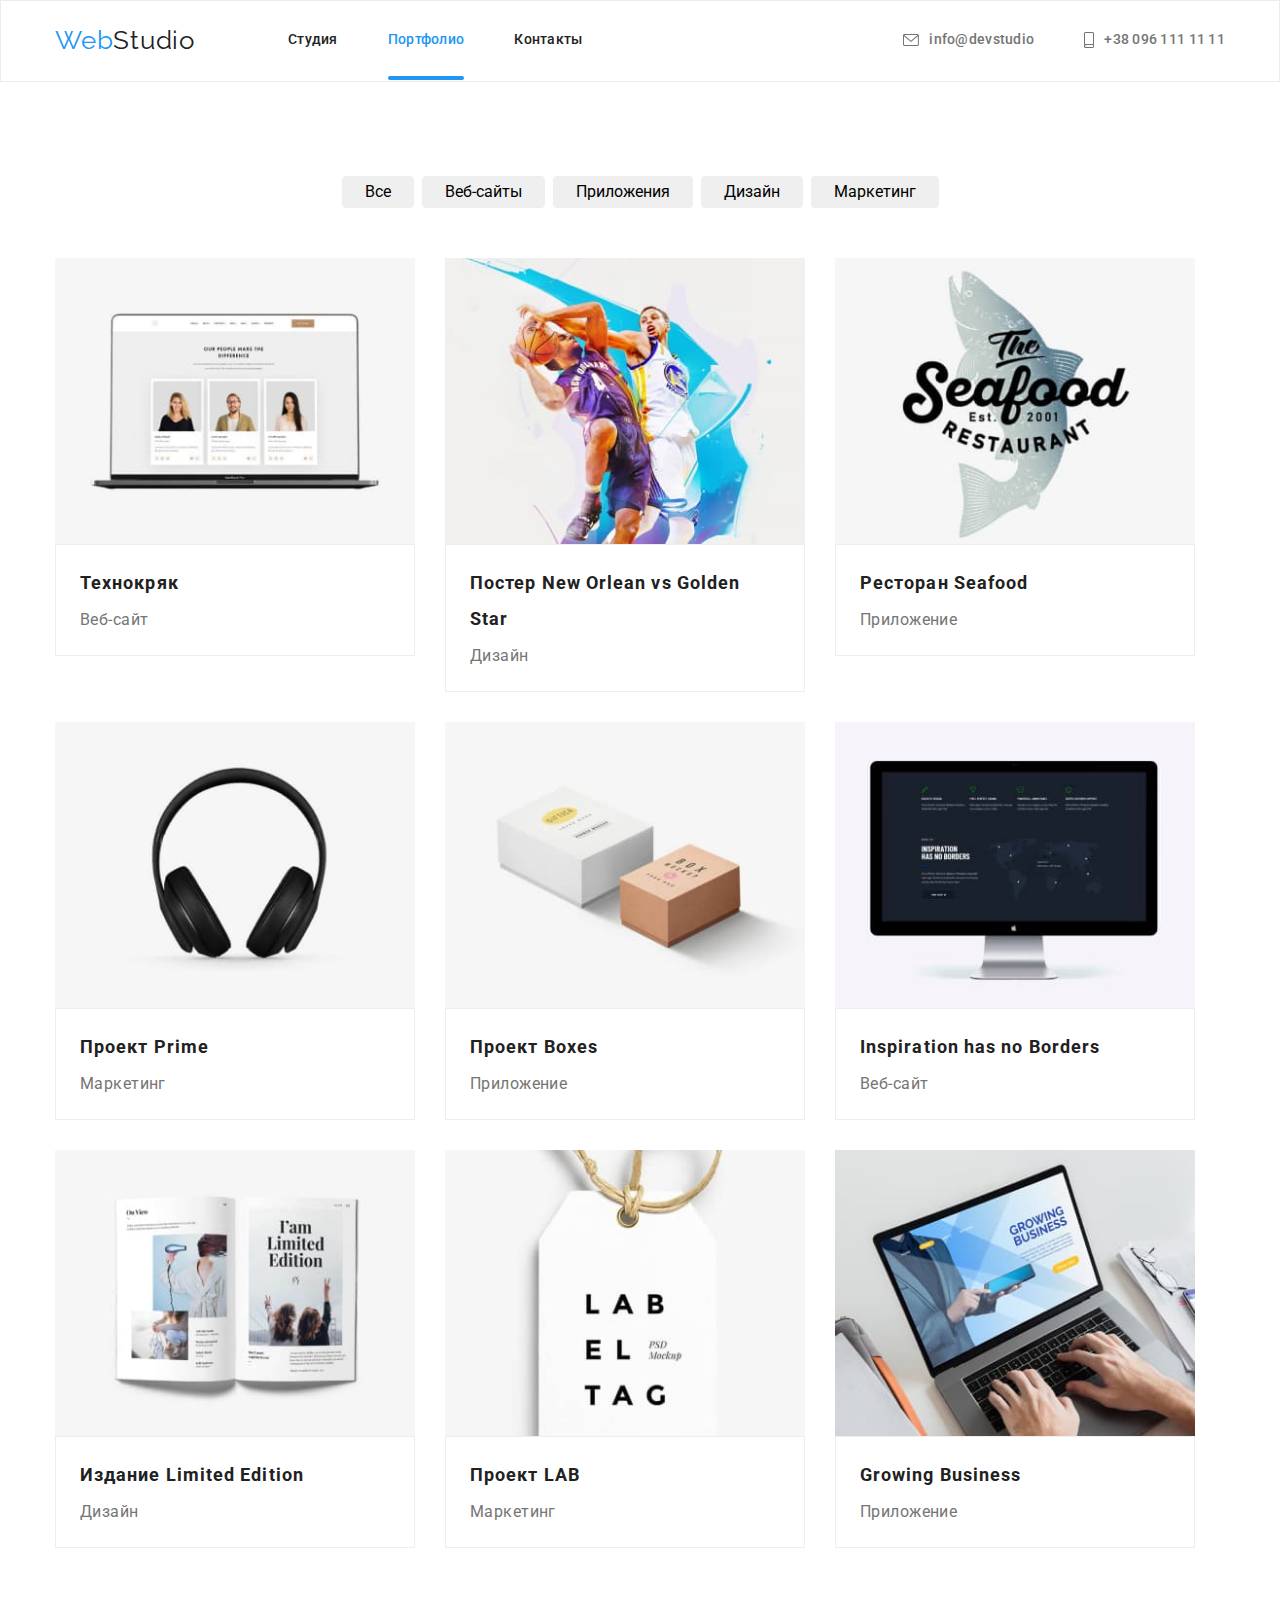
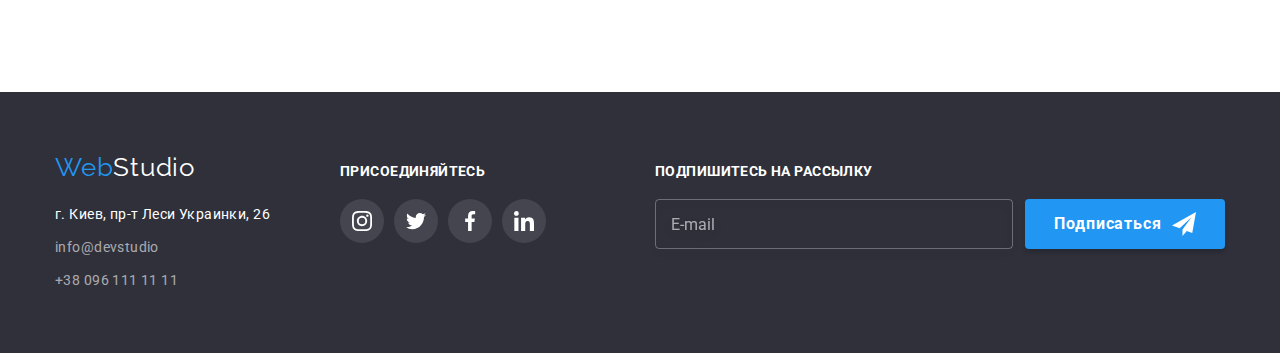
==== commit cbb6bc90: "виправлення футера" ====
--- a/portfolio.html
+++ b/portfolio.html
@@ -205,14 +205,14 @@
         <address class="address">
           <ul class="address__list">
             <li class="address__item">
-              <a class="link addres__link" href="https://goo.gl/maps/qqkzdERcKgFT37uT7" target="_blank"
+              <a class="link address__link" href="https://goo.gl/maps/qqkzdERcKgFT37uT7" target="_blank"
                 rel="noopener noreferrer">г. Киев, пр-т Леси Украинки, 26</a>
             </li>
             <li class="address__item">
-              <a class="link addres__contacts" href="mailto:info@devstudio">info@devstudio</a>
+              <a class="link address__contacts" href="mailto:info@devstudio">info@devstudio</a>
             </li>
             <li>
-              <a class="link addres__contacts" href="tel:+380961111111">+38 096 111 11 11</a>
+              <a class="link address__contacts" href="tel:+380961111111">+38 096 111 11 11</a>
             </li>
           </ul>
         </address>
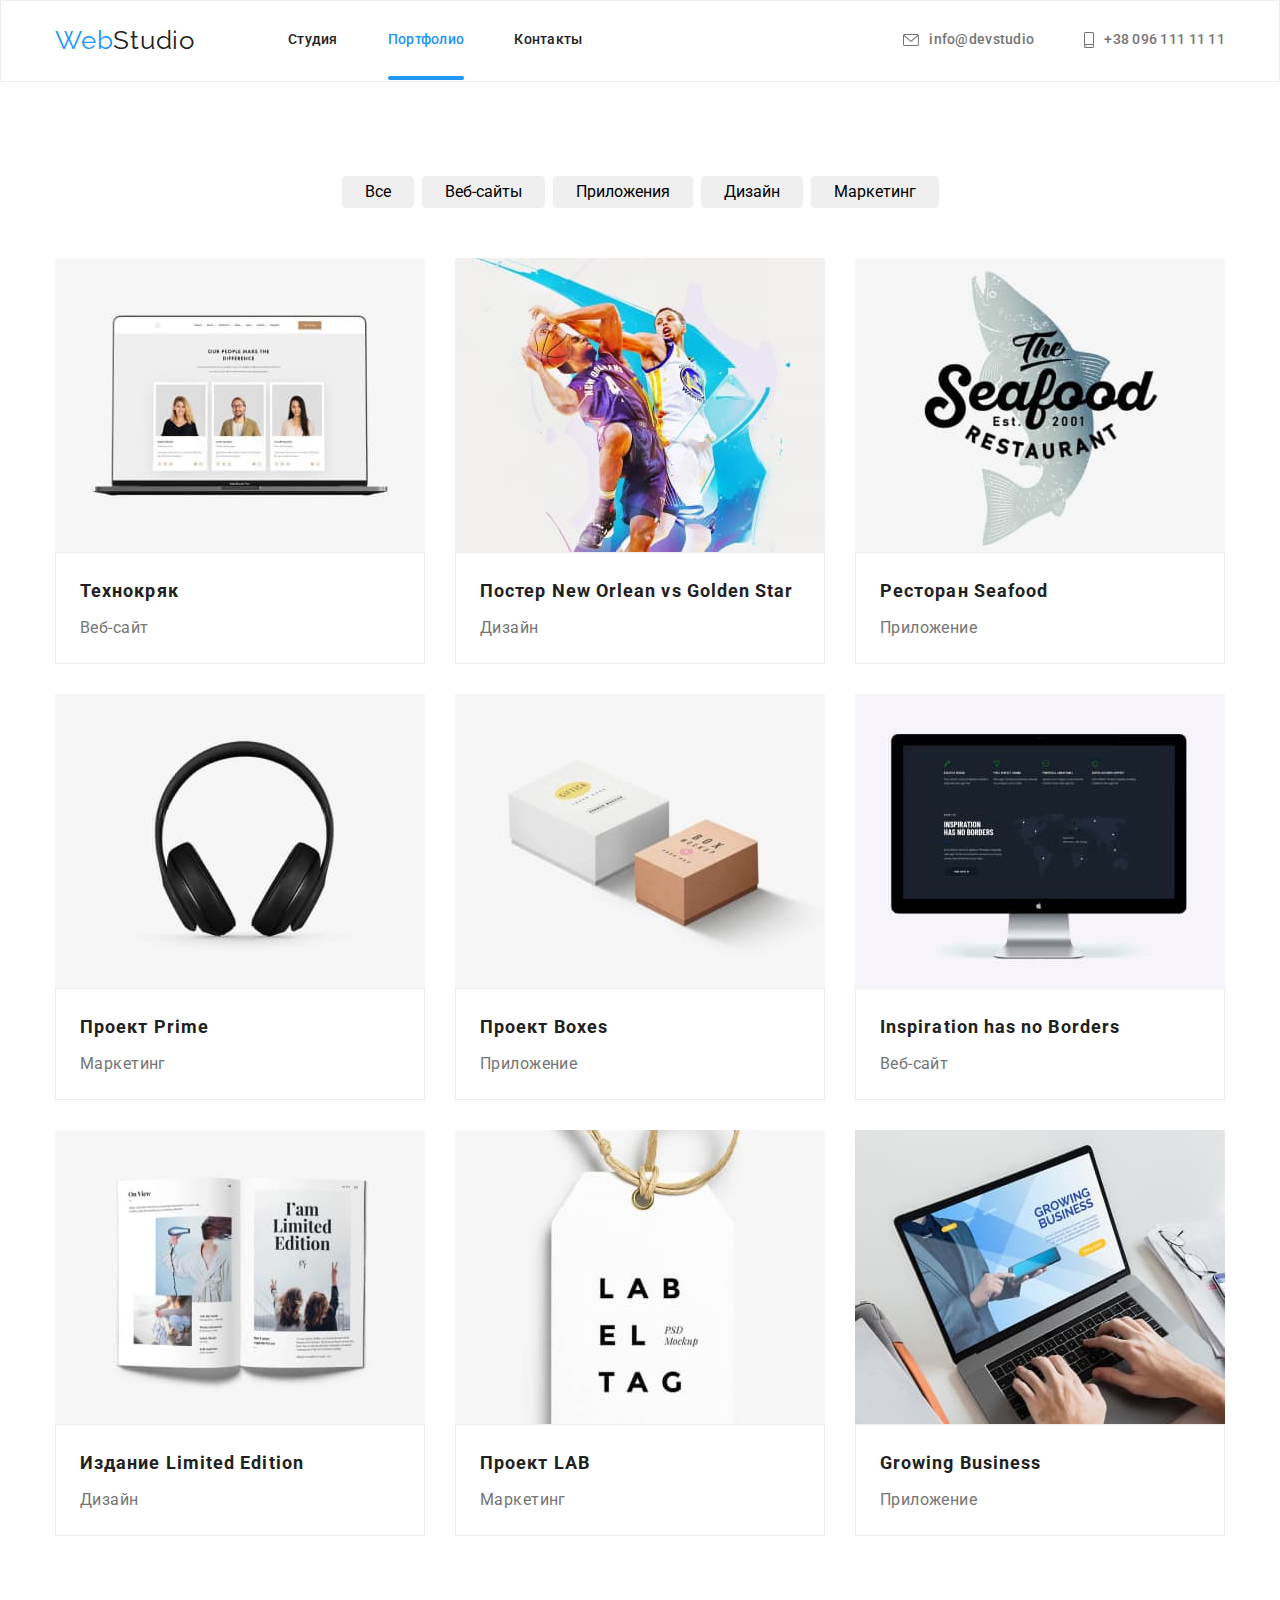
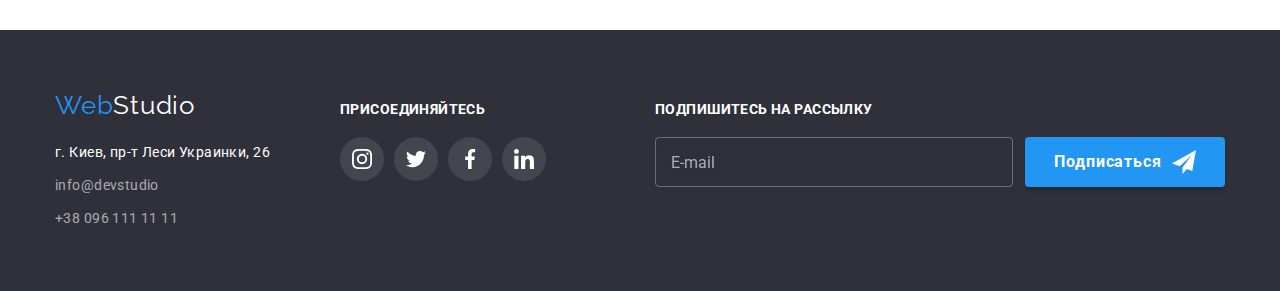
==== commit eb8cbfb1: "зауваження 2" ====
--- a/portfolio.html
+++ b/portfolio.html
@@ -15,29 +15,29 @@
 
 <body>
    <header class="header">
-    <div class="container">
-      <a href="./index.html" class="link logo"><span class="logo__cl">Web</span>Studio</a>
+    <div class="header__container">
+      <a href="./index.html" class="logo"><span class="logo__cl">Web</span>Studio</a>
       <nav class="nav">
         <ul class="nav__list">
           <li class="nav__item">
-            <a href="./index.html" class="link ">Студия</a>
+            <a href="./index.html" >Студия</a>
           </li>
           <li class="nav__item">
-            <a href="./portfolio.html" class="link nav__link-accent nav__link">Портфолио</a>
-          </li>
-          <li class="nav__item"><a href="" class="link">Контакты</a></li>
+            <a href="./portfolio.html" class="nav__link-accent nav__link">Портфолио</a>
+          </li>
+          <li class="nav__item"><a href="">Контакты</a></li>
         </ul>
       </nav>
 
       <ul class="contacts">
         <li class="contacts__item">
-          <a class="link contacts__link" href="mailto:info@devstudio">
+          <a class="contacts__link" href="mailto:info@devstudio">
             <svg class="contacts__icon" width="16" height="12">
               <use href="./imeges/icons.svg#icon-envelope"></use>
             </svg>info@devstudio</a>
         </li>
         <li class="contacts__item">
-          <a class="link contacts__link" href="tel:+380961111111">
+          <a class="contacts__link" href="tel:+380961111111">
             <svg class="contacts__icon" width="10" height="16">
               <use href="./imeges/icons.svg#icon-smartphone"></use>
             </svg>+38 096 111 11 11</a>
@@ -49,22 +49,22 @@
   <!--секцыя шапка-->
   <main>
     <section class="portfolio">
-      <div class="container">
+      <div class="portfolio__container">
         <h1 class="visually-hidden">навігація</h1>
+        <ul class="filtr filtr__list">
+          <li class="filtr__item"><button class="filtr__button" type="button">Все</a></button>
+          <li class="filtr__item"><button class="filtr__button" type="button">Веб-сайты</a></button>
+          <li class="filtr__item"><button class="filtr__button" type="button">Приложения</a></button>
+          <li class="filtr__item"><button class="filtr__button" type="button">Дизайн</a></button>
+          <li class="filtr__item"><button class="filtr__button" type="button">Маркетинг</a></button>
+        </ul>
+
+        <h2 class="visually-hidden">портфоліо</h2>
         <ul class="portfolio__list">
-          <li class="btn__filtr"><button class="button" type="button">Все</a></button>
-          <li class="btn__filtr"><button class="button" type="button">Веб-сайты</a></button>
-          <li class="btn__filtr"><button class="button" type="button">Приложения</a></button>
-          <li class="btn__filtr"><button class="button" type="button">Дизайн</a></button>
-          <li class="btn__filtr"><button class="button" type="button">Маркетинг</a></button>
-        </ul>
-
-        <h2 class="visually-hidden">портфоліо</h2>
-        <ul class="portfolio__card-set portfolio__list ">
-
-          <li class="portfolio__item">
-            <a href="" class="portfolio__link">
-              <div class="portfolio__icon">
+
+          <li class="portfolio__item">
+            <a href="" class="portfolio__link">
+              <div class="portfolio__tumb">
                 <img src="./imeges/img-portfolio/tehnokryik.jpg" alt="Технокряк" width="370" height="294" />
 
                 <p class="portfolio__overlov">Технокряк это современная площадка распространения коронавируса. Компании
@@ -79,7 +79,7 @@
           </li>
           <li class="portfolio__item">
             <a href="" class="portfolio__link">
-              <div class="portfolio__icon">
+              <div class="portfolio__tumb">
                 <img src="./imeges/img-portfolio/new-orlean.jpg" alt="Постер New Orlean vs Golden Star" width="370"
                   height="294" />
                 <p class="portfolio__overlov">Технокряк это современная площадка распространения коронавируса. Компании
@@ -94,7 +94,7 @@
           </li>
           <li class="portfolio__item">
             <a href="" class="portfolio__link">
-              <div class="portfolio__icon">
+              <div class="portfolio__tumb">
                 <img src="./imeges/img-portfolio/seafood.jpg" alt="Ресторан Seafood" width="370" height="294" />
                 <p class="portfolio__overlov">Технокряк это современная площадка распространения коронавируса. Компании
                   используют эту платформу
@@ -108,7 +108,7 @@
           </li>
           <li class="portfolio__item">
             <a href="" class="portfolio__link">
-              <div class="portfolio__icon">
+              <div class="portfolio__tumb">
                 <img src="./imeges/img-portfolio/prime.jpg" alt="Проект Prime" width="370" height="294" />
                 <p class="portfolio__overlov">Технокряк это современная площадка распространения коронавируса. Компании
                   используют эту платформу
@@ -122,7 +122,7 @@
           </li>
           <li class="portfolio__item">
             <a href="" class="portfolio__link">
-              <div class="portfolio__icon">
+              <div class="portfolio__tumb">
                 <img src="./imeges/img-portfolio/boxes.jpg" alt="Проект Boxes" width="370" height="294" />
                 <p class="portfolio__overlov">Технокряк это современная площадка распространения коронавируса. Компании
                   используют эту платформу
@@ -136,7 +136,7 @@
           </li>
           <li class="portfolio__item">
             <a href="" class="portfolio__link">
-              <div class="portfolio__icon">
+              <div class="portfolio__tumb">
                 <img src="./imeges/img-portfolio/borders.jpg" alt="Inspiration has no Borders" width="370"
                   height="294" />
                 <p class="portfolio__overlov">Технокряк это современная площадка распространения коронавируса. Компании
@@ -151,7 +151,7 @@
           </li>
           <li class="portfolio__item">
             <a href="" class="portfolio__link">
-              <div class="portfolio__icon">
+              <div class="portfolio__tumb">
                 <img src="./imeges/img-portfolio/limited.jpg" alt="Издание Limited Edition" width="370" height="294" />
                 <p class="portfolio__overlov">Технокряк это современная площадка распространения коронавируса. Компании
                   используют эту платформу
@@ -165,7 +165,7 @@
           </li>
           <li class="portfolio__item">
             <a href="" class="portfolio__link">
-              <div class="portfolio__icon">
+              <div class="portfolio__tumb">
                 <img src="./imeges/img-portfolio/lab.jpg" alt="Проект LAB" width="370" height="294" />
                 <p class="portfolio__overlov">Технокряк это современная площадка распространения коронавируса. Компании
                   используют эту платформу
@@ -179,7 +179,7 @@
           </li>
           <li class="portfolio__item">
             <a href="" class="portfolio__link">
-              <div class="portfolio__icon">
+              <div class="portfolio__tumb">
                 <img src="./imeges/img-portfolio/growing.jpg" alt="Growing Business" width="370" height="294" />
                 <p class="portfolio__overlov">Технокряк это современная площадка распространения коронавируса. Компании
                   используют эту платформу
@@ -198,21 +198,21 @@
   <!--футер-->
 
   <footer class="footer">
-    <div class="container footer__position">
+    <div class="footer__container">
       <div class="footer__contacts">
-        <a href="./index.html" class="link logo footer__logo"><span class="logo__cl">Web</span><span
+        <a href="./index.html" class="logo footer__logo"><span class="logo__cl">Web</span><span
             class="footer__studio">Studio</span></a>
         <address class="address">
           <ul class="address__list">
             <li class="address__item">
-              <a class="link address__link" href="https://goo.gl/maps/qqkzdERcKgFT37uT7" target="_blank"
+              <a class="address__link" href="https://goo.gl/maps/qqkzdERcKgFT37uT7" target="_blank"
                 rel="noopener noreferrer">г. Киев, пр-т Леси Украинки, 26</a>
             </li>
             <li class="address__item">
-              <a class="link address__contacts" href="mailto:info@devstudio">info@devstudio</a>
+              <a class="address__contacts" href="mailto:info@devstudio">info@devstudio</a>
             </li>
             <li>
-              <a class="link address__contacts" href="tel:+380961111111">+38 096 111 11 11</a>
+              <a class="address__contacts" href="tel:+380961111111">+38 096 111 11 11</a>
             </li>
           </ul>
         </address>
--- a/css/main.css
+++ b/css/main.css
@@ -56,15 +56,14 @@
   list-style: none;
 }
 
-.link {
+a {
   color: var(--title-cl);
   text-decoration: none;
-  position: relative;
   transition: color 250ms cubic-bezier(0.4, 0, 0.2, 1);
 }
 
-.link:hover,
-.link:focus {
+a:hover,
+a:focus {
   color: var(--link-cl);
 }
 
@@ -73,7 +72,7 @@
   margin-top: 30px;
 }
 
-.container {
+.container, .servis__container, .feature__container, .portfolio__container, .client__container, .team__container, .header__container, .footer__container {
   width: 1200px;
   padding-left: 15px;
   padding-right: 15px;
@@ -226,10 +225,10 @@
 }
 
 .portfolio__list {
-  justify-content: center;
-  width: 100%;
-  margin-bottom: 50px;
-  display: inline-flex;
+  display: flex;
+  flex-wrap: wrap;
+  margin-left: -30px;
+  margin-top: -30px;
 }
 
 .portfolio__item {
@@ -240,13 +239,6 @@
   box-sizing: border-box;
 }
 
-.portfolio__card-set {
-  display: flex;
-  flex-wrap: wrap;
-  margin-left: -30px;
-  margin-top: -30px;
-}
-
 .portfolio__link {
   display: block;
   color: var(--mein-text-cl);
@@ -258,7 +250,7 @@
   box-shadow: 0px 1px 1px rgba(0, 0, 0, 0.12), 0px 4px 4px rgba(0, 0, 0, 0.06), 1px 4px 6px rgba(0, 0, 0, 0.16);
 }
 
-.portfolio__icon {
+.portfolio__tumb {
   font-size: 18px;
   line-height: 1.56;
   color: #FFFFFF;
@@ -266,7 +258,7 @@
   overflow: hidden;
 }
 
-.portfolio__icon::before {
+.portfolio__tumb::before {
   display: inline-block;
   content: '';
   position: absolute;
@@ -279,8 +271,8 @@
   transition: transform 250ms cubic-bezier(0.4, 0, 0.2, 1);
 }
 
-.portfolio__link:hover .portfolio__icon::before,
-.portfolio__link:focus .portfolio__icon::before {
+.portfolio__link:hover .portfolio__tumb::before,
+.portfolio__link:focus .portfolio__tumb::before {
   transform: translateY(0);
 }
 
@@ -329,7 +321,8 @@
 }
 
 .hero__container {
-  width: 100%;
+  padding-left: 15px;
+  padding-right: 15px;
 }
 
 .hero__title {
@@ -435,6 +428,7 @@
   line-height: 1.16;
   letter-spacing: 0.01em;
   color: var(--mein-text-cl);
+  text-align: left;
 }
 
 .form-modal__input-blok {
@@ -585,7 +579,79 @@
   border-radius: 4px;
 }
 
-.btn__filtr {
+.btn__icon {
+  width: 24px;
+  height: 24px;
+  margin-left: 10px;
+  fill: var(--main-title-cl);
+}
+
+.team {
+  padding-top: 94px;
+  padding-bottom: 94px;
+  background-color: var(--gray-bg);
+}
+
+.team__list {
+  display: flex;
+  flex-wrap: wrap;
+  margin-left: -30px;
+  margin-top: -30px;
+}
+
+.team__item {
+  margin-left: 30px;
+  margin-top: 30px;
+  flex-basis: calc((100% - 4 * 30px) / 4);
+  text-align: center;
+  background-color: var(--main-title-cl);
+  border-radius: 0px 0px 4px 4px;
+  box-shadow: 0px 1px 3px rgba(0, 0, 0, 0.12), 0px 1px 1px rgba(0, 0, 0, 0.14), 0px 2px 1px rgba(0, 0, 0, 0.2);
+}
+
+.team__expert {
+  padding-top: 30px;
+  padding-bottom: 30px;
+}
+
+.team__text {
+  font-size: 16px;
+  line-height: 1.18;
+  margin-bottom: 16px;
+}
+
+.button, .filtr__button {
+  padding: 6px 22px;
+  border: transparent;
+  transition: background-color 250ms cubic-bezier(0.4, 0, 0.2, 1), color 250ms cubic-bezier(0.4, 0, 0.2, 1), box-shadow 250ms cubic-bezier(0.4, 0, 0.2, 1);
+}
+
+.button:hover, .filtr__button:hover,
+.button:focus,
+.filtr__button:focus {
+  color: var(--main-title-cl);
+  cursor: pointer;
+  background: var(--link-cl);
+  box-shadow: 0px 3px 1px rgba(0, 0, 0, 0.1), 0px 1px 2px rgba(0, 0, 0, 0.08), 0px 2px 2px rgba(0, 0, 0, 0.12);
+}
+
+.title-text {
+  font-weight: 500;
+  font-size: 16px;
+  line-height: 1.18;
+  text-transform: uppercase;
+  color: var(--title-cl);
+  margin-bottom: 10px;
+}
+
+.filtr__list {
+  justify-content: center;
+  width: 100%;
+  margin-bottom: 50px;
+  display: inline-flex;
+}
+
+.filtr__item {
   font-weight: 500;
   font-size: 16px;
   line-height: 1.62;
@@ -597,72 +663,8 @@
   border-radius: 4px;
 }
 
-.btn__filtr:not(:last-child) {
+.filtr__item:not(:last-child) {
   margin-right: 8px;
-}
-
-.btn__icon {
-  width: 24px;
-  height: 24px;
-  margin-left: 10px;
-  fill: var(--main-title-cl);
-}
-
-.team {
-  padding-top: 94px;
-  padding-bottom: 94px;
-  background-color: var(--gray-bg);
-}
-
-.team__list {
-  display: flex;
-  flex-wrap: wrap;
-  margin-left: -30px;
-  margin-top: -30px;
-}
-
-.team__item {
-  margin-left: 30px;
-  margin-top: 30px;
-  flex-basis: calc((100% - 4 * 30px) / 4);
-  text-align: center;
-  background-color: var(--main-title-cl);
-  border-radius: 0px 0px 4px 4px;
-  box-shadow: 0px 1px 3px rgba(0, 0, 0, 0.12), 0px 1px 1px rgba(0, 0, 0, 0.14), 0px 2px 1px rgba(0, 0, 0, 0.2);
-}
-
-.team__expert {
-  padding-top: 30px;
-  padding-bottom: 30px;
-}
-
-.team__text {
-  font-size: 16px;
-  line-height: 1.18;
-  margin-bottom: 16px;
-}
-
-.button {
-  padding: 6px 22px;
-  border: transparent;
-  transition: background-color 250ms cubic-bezier(0.4, 0, 0.2, 1), color 250ms cubic-bezier(0.4, 0, 0.2, 1), box-shadow 250ms cubic-bezier(0.4, 0, 0.2, 1);
-}
-
-.button:hover,
-.button:focus {
-  color: var(--main-title-cl);
-  cursor: pointer;
-  background: var(--link-cl);
-  box-shadow: 0px 3px 1px rgba(0, 0, 0, 0.1), 0px 1px 2px rgba(0, 0, 0, 0.08), 0px 2px 2px rgba(0, 0, 0, 0.12);
-}
-
-.title-text {
-  font-weight: 500;
-  font-size: 16px;
-  line-height: 1.18;
-  text-transform: uppercase;
-  color: var(--title-cl);
-  margin-bottom: 10px;
 }
 
 .header {
@@ -671,7 +673,7 @@
   padding-bottom: 25px;
 }
 
-.header .container {
+.header__container {
   display: flex;
   align-items: center;
 }
@@ -694,7 +696,7 @@
   padding-bottom: 60px;
 }
 
-.footer__position {
+.footer__container {
   display: flex;
   align-items: baseline;
 }
@@ -792,6 +794,7 @@
 }
 
 .nav__link-accent {
+  position: relative;
   color: var(--link-cl);
 }
 
